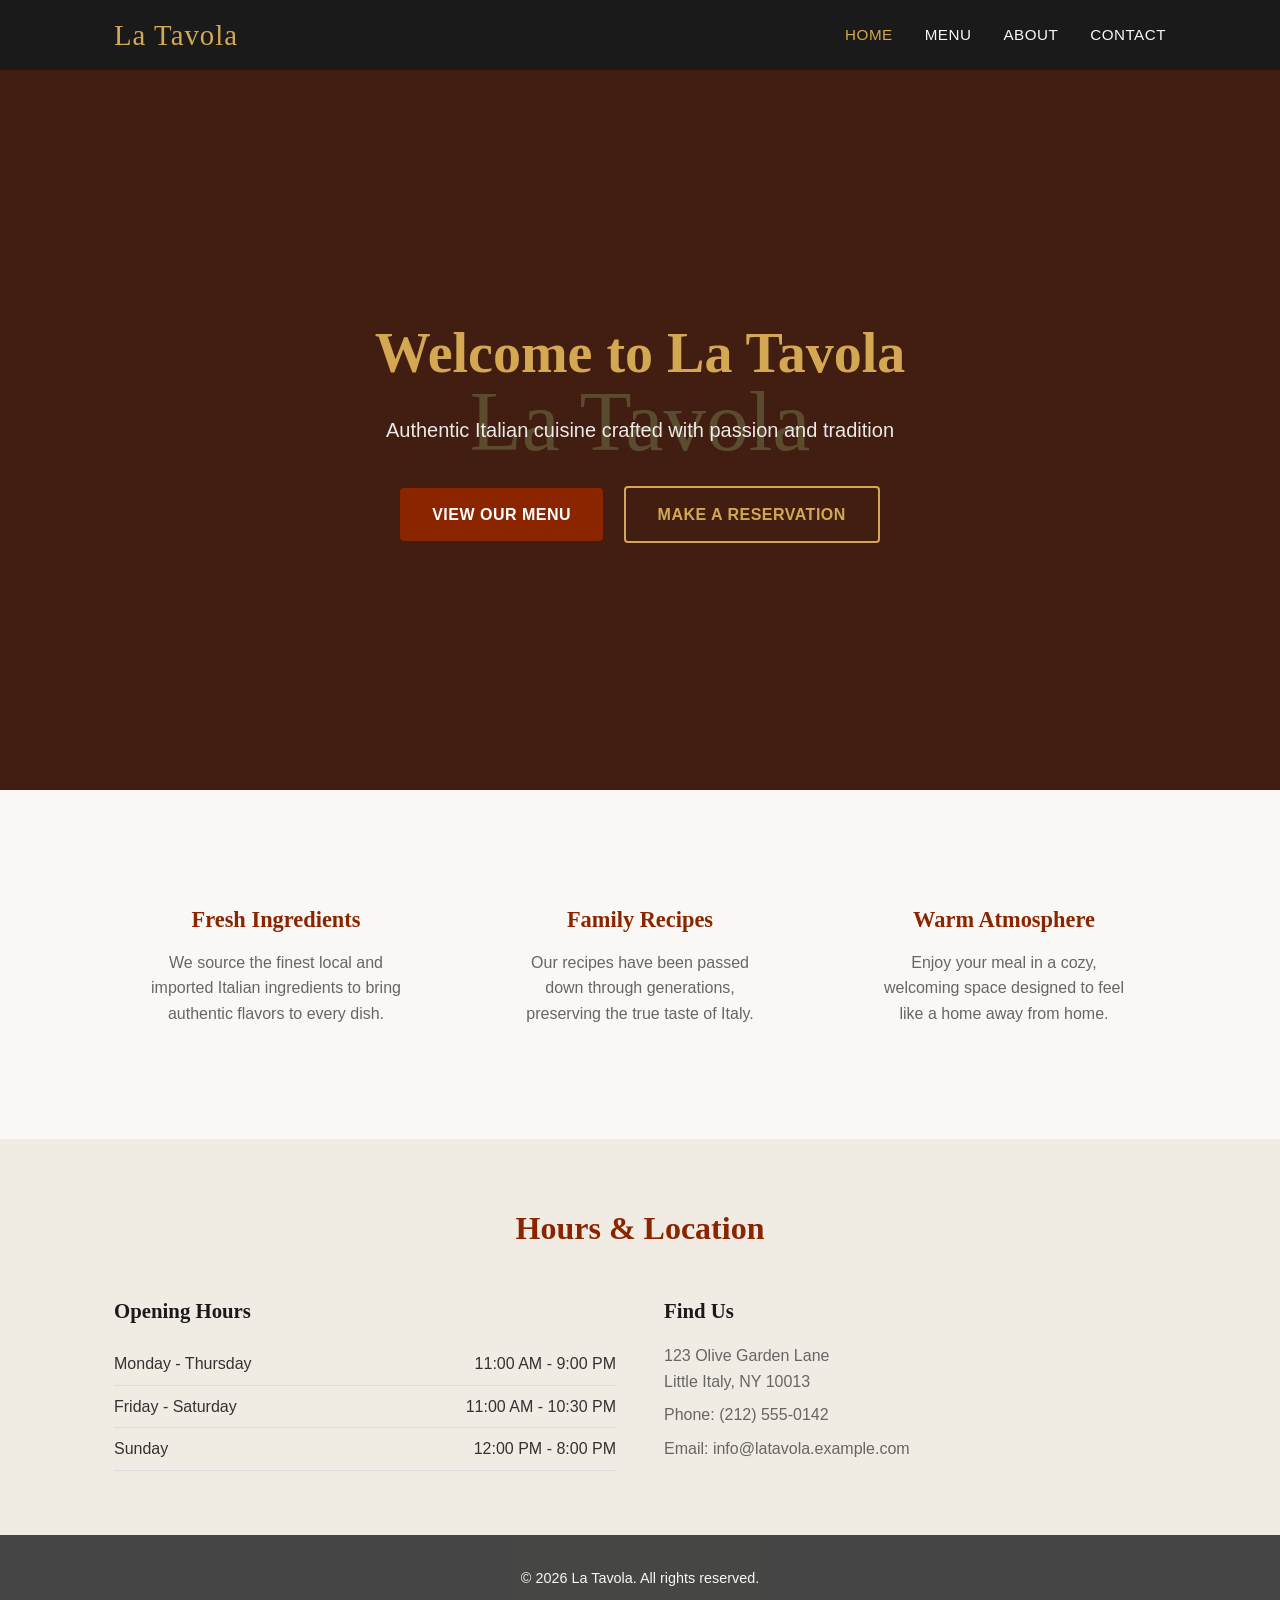
==== index.html @ ad8bd4c4 "Add La Tavola restaurant static website Create a multi-page Italian restaurant website with homepage" ====
<!DOCTYPE html>
<html lang="en">
<head>
  <meta charset="UTF-8">
  <meta name="viewport" content="width=device-width, initial-scale=1.0">
  <title>La Tavola - Italian Restaurant</title>
  <link rel="stylesheet" href="css/style.css">
</head>
<body>
  <header class="site-header">
    <nav class="nav">
      <a href="index.html" class="logo">La Tavola</a>
      <ul class="nav-links">
        <li><a href="index.html" class="active">Home</a></li>
        <li><a href="menu.html">Menu</a></li>
        <li><a href="about.html">About</a></li>
        <li><a href="contact.html">Contact</a></li>
      </ul>
      <button class="nav-toggle" aria-label="Toggle navigation">&#9776;</button>
    </nav>
  </header>

  <main>
    <section class="hero">
      <div class="hero-content">
        <h1>Welcome to La Tavola</h1>
        <p>Authentic Italian cuisine crafted with passion and tradition</p>
        <a href="menu.html" class="btn btn-primary">View Our Menu</a>
        <a href="contact.html" class="btn btn-secondary">Make a Reservation</a>
      </div>
    </section>

    <section class="features">
      <div class="container">
        <div class="feature">
          <h3>Fresh Ingredients</h3>
          <p>We source the finest local and imported Italian ingredients to bring authentic flavors to every dish.</p>
        </div>
        <div class="feature">
          <h3>Family Recipes</h3>
          <p>Our recipes have been passed down through generations, preserving the true taste of Italy.</p>
        </div>
        <div class="feature">
          <h3>Warm Atmosphere</h3>
          <p>Enjoy your meal in a cozy, welcoming space designed to feel like a home away from home.</p>
        </div>
      </div>
    </section>

    <section class="hours-section">
      <div class="container">
        <h2>Hours &amp; Location</h2>
        <div class="hours-grid">
          <div class="hours">
            <h3>Opening Hours</h3>
            <ul>
              <li><span>Monday - Thursday</span><span>11:00 AM - 9:00 PM</span></li>
              <li><span>Friday - Saturday</span><span>11:00 AM - 10:30 PM</span></li>
              <li><span>Sunday</span><span>12:00 PM - 8:00 PM</span></li>
            </ul>
          </div>
          <div class="location">
            <h3>Find Us</h3>
            <p>123 Olive Garden Lane<br>Little Italy, NY 10013</p>
            <p>Phone: (212) 555-0142</p>
            <p>Email: info@latavola.example.com</p>
          </div>
        </div>
      </div>
    </section>
  </main>

  <footer class="site-footer">
    <div class="container">
      <p>&copy; 2026 La Tavola. All rights reserved.</p>
    </div>
  </footer>

  <script src="js/main.js"></script>
</body>
</html>
---- css/style.css ----
/* ===== Reset & Base ===== */
*,
*::before,
*::after {
  margin: 0;
  padding: 0;
  box-sizing: border-box;
}

:root {
  --color-primary: #8b2500;
  --color-primary-light: #b5441e;
  --color-accent: #d4a853;
  --color-dark: #1a1a1a;
  --color-text: #333;
  --color-text-light: #666;
  --color-bg: #faf8f5;
  --color-bg-alt: #f0ece4;
  --color-white: #fff;
  --font-heading: Georgia, "Times New Roman", serif;
  --font-body: "Segoe UI", Tahoma, Geneva, Verdana, sans-serif;
}

html {
  scroll-behavior: smooth;
}

body {
  font-family: var(--font-body);
  color: var(--color-text);
  background-color: var(--color-bg);
  line-height: 1.6;
}

a {
  text-decoration: none;
  color: inherit;
}

ul {
  list-style: none;
}

img {
  max-width: 100%;
  display: block;
}

.container {
  max-width: 1100px;
  margin: 0 auto;
  padding: 0 1.5rem;
}

/* ===== Header & Navigation ===== */
.site-header {
  background-color: var(--color-dark);
  position: sticky;
  top: 0;
  z-index: 100;
}

.nav {
  max-width: 1100px;
  margin: 0 auto;
  padding: 0 1.5rem;
  display: flex;
  align-items: center;
  justify-content: space-between;
  height: 70px;
}

.logo {
  font-family: var(--font-heading);
  font-size: 1.8rem;
  color: var(--color-accent);
  letter-spacing: 1px;
}

.nav-links {
  display: flex;
  gap: 2rem;
}

.nav-links a {
  color: var(--color-bg);
  font-size: 0.95rem;
  text-transform: uppercase;
  letter-spacing: 0.5px;
  padding: 0.5rem 0;
  transition: color 0.3s;
}

.nav-links a:hover,
.nav-links a.active {
  color: var(--color-accent);
}

.nav-toggle {
  display: none;
  background: none;
  border: none;
  color: var(--color-bg);
  font-size: 1.5rem;
  cursor: pointer;
}

/* ===== Hero ===== */
.hero {
  background: linear-gradient(rgba(26, 26, 26, 0.65), rgba(26, 26, 26, 0.65)),
    url("data:image/svg+xml,%3Csvg xmlns='http://www.w3.org/2000/svg' width='600' height='400'%3E%3Crect fill='%238b2500' width='600' height='400'/%3E%3Ctext x='50%25' y='50%25' dominant-baseline='middle' text-anchor='middle' fill='%23d4a853' font-size='40' font-family='Georgia'%3ELa Tavola%3C/text%3E%3C/svg%3E");
  background-size: cover;
  background-position: center;
  min-height: 80vh;
  display: flex;
  align-items: center;
  justify-content: center;
  text-align: center;
  color: var(--color-white);
}

.hero-content h1 {
  font-family: var(--font-heading);
  font-size: 3.5rem;
  margin-bottom: 1rem;
  color: var(--color-accent);
}

.hero-content p {
  font-size: 1.25rem;
  margin-bottom: 2rem;
  opacity: 0.9;
}

/* ===== Buttons ===== */
.btn {
  display: inline-block;
  padding: 0.85rem 2rem;
  border-radius: 4px;
  font-size: 1rem;
  font-weight: 600;
  text-transform: uppercase;
  letter-spacing: 0.5px;
  transition: background-color 0.3s, color 0.3s;
  margin: 0.5rem;
}

.btn-primary {
  background-color: var(--color-primary);
  color: var(--color-white);
}

.btn-primary:hover {
  background-color: var(--color-primary-light);
}

.btn-secondary {
  background-color: transparent;
  color: var(--color-accent);
  border: 2px solid var(--color-accent);
}

.btn-secondary:hover {
  background-color: var(--color-accent);
  color: var(--color-dark);
}

/* ===== Features ===== */
.features {
  padding: 5rem 0;
}

.features .container {
  display: grid;
  grid-template-columns: repeat(3, 1fr);
  gap: 2.5rem;
}

.feature {
  text-align: center;
  padding: 2rem;
}

.feature h3 {
  font-family: var(--font-heading);
  font-size: 1.4rem;
  color: var(--color-primary);
  margin-bottom: 0.75rem;
}

.feature p {
  color: var(--color-text-light);
}

/* ===== Hours Section ===== */
.hours-section {
  background-color: var(--color-bg-alt);
  padding: 4rem 0;
}

.hours-section h2 {
  font-family: var(--font-heading);
  font-size: 2rem;
  text-align: center;
  color: var(--color-primary);
  margin-bottom: 2.5rem;
}

.hours-grid {
  display: grid;
  grid-template-columns: 1fr 1fr;
  gap: 3rem;
}

.hours h3,
.location h3 {
  font-family: var(--font-heading);
  font-size: 1.3rem;
  color: var(--color-dark);
  margin-bottom: 1rem;
}

.hours li {
  display: flex;
  justify-content: space-between;
  padding: 0.5rem 0;
  border-bottom: 1px solid #ddd;
}

.location p {
  margin-bottom: 0.5rem;
  color: var(--color-text-light);
}

/* ===== Menu Page ===== */
.page-header {
  background-color: var(--color-dark);
  color: var(--color-white);
  text-align: center;
  padding: 4rem 0;
}

.page-header h1 {
  font-family: var(--font-heading);
  font-size: 2.5rem;
  color: var(--color-accent);
  margin-bottom: 0.5rem;
}

.page-header p {
  opacity: 0.8;
}

.menu-section {
  padding: 4rem 0;
}

.menu-category {
  margin-bottom: 3rem;
}

.menu-category h2 {
  font-family: var(--font-heading);
  font-size: 1.8rem;
  color: var(--color-primary);
  border-bottom: 2px solid var(--color-accent);
  padding-bottom: 0.5rem;
  margin-bottom: 1.5rem;
}

.menu-item {
  display: flex;
  justify-content: space-between;
  align-items: baseline;
  padding: 1rem 0;
  border-bottom: 1px dotted #ccc;
}

.menu-item-info h3 {
  font-size: 1.1rem;
  color: var(--color-dark);
  margin-bottom: 0.25rem;
}

.menu-item-info p {
  font-size: 0.9rem;
  color: var(--color-text-light);
}

.menu-item .price {
  font-family: var(--font-heading);
  font-size: 1.1rem;
  color: var(--color-primary);
  white-space: nowrap;
  margin-left: 1rem;
}

/* ===== About Page ===== */
.about-section {
  padding: 4rem 0;
}

.about-content {
  max-width: 800px;
  margin: 0 auto;
}

.about-content h2 {
  font-family: var(--font-heading);
  font-size: 1.8rem;
  color: var(--color-primary);
  margin-bottom: 1rem;
  margin-top: 2rem;
}

.about-content p {
  color: var(--color-text-light);
  margin-bottom: 1rem;
  line-height: 1.8;
}

/* ===== Contact Page ===== */
.contact-section {
  padding: 4rem 0;
}

.contact-grid {
  display: grid;
  grid-template-columns: 1fr 1fr;
  gap: 3rem;
}

.contact-info h2,
.reservation-form h2 {
  font-family: var(--font-heading);
  font-size: 1.8rem;
  color: var(--color-primary);
  margin-bottom: 1.5rem;
}

.contact-info p {
  color: var(--color-text-light);
  margin-bottom: 1rem;
}

.contact-info strong {
  color: var(--color-dark);
}

.form-group {
  margin-bottom: 1.25rem;
}

.form-group label {
  display: block;
  font-weight: 600;
  margin-bottom: 0.4rem;
  color: var(--color-dark);
}

.form-group input,
.form-group select,
.form-group textarea {
  width: 100%;
  padding: 0.7rem;
  border: 1px solid #ccc;
  border-radius: 4px;
  font-family: var(--font-body);
  font-size: 1rem;
  background-color: var(--color-white);
}

.form-group textarea {
  resize: vertical;
  min-height: 100px;
}

.form-group input:focus,
.form-group select:focus,
.form-group textarea:focus {
  outline: none;
  border-color: var(--color-primary);
}

/* ===== Footer ===== */
.site-footer {
  background-color: var(--color-dark);
  color: var(--color-bg);
  text-align: center;
  padding: 2rem 0;
  font-size: 0.9rem;
  opacity: 0.8;
}

/* ===== Responsive ===== */
@media (max-width: 768px) {
  .nav-links {
    display: none;
    flex-direction: column;
    position: absolute;
    top: 70px;
    left: 0;
    right: 0;
    background-color: var(--color-dark);
    padding: 1rem 1.5rem;
    gap: 0.5rem;
  }

  .nav-links.open {
    display: flex;
  }

  .nav-toggle {
    display: block;
  }

  .hero-content h1 {
    font-size: 2.2rem;
  }

  .features .container {
    grid-template-columns: 1fr;
  }

  .hours-grid {
    grid-template-columns: 1fr;
  }

  .contact-grid {
    grid-template-columns: 1fr;
  }
}
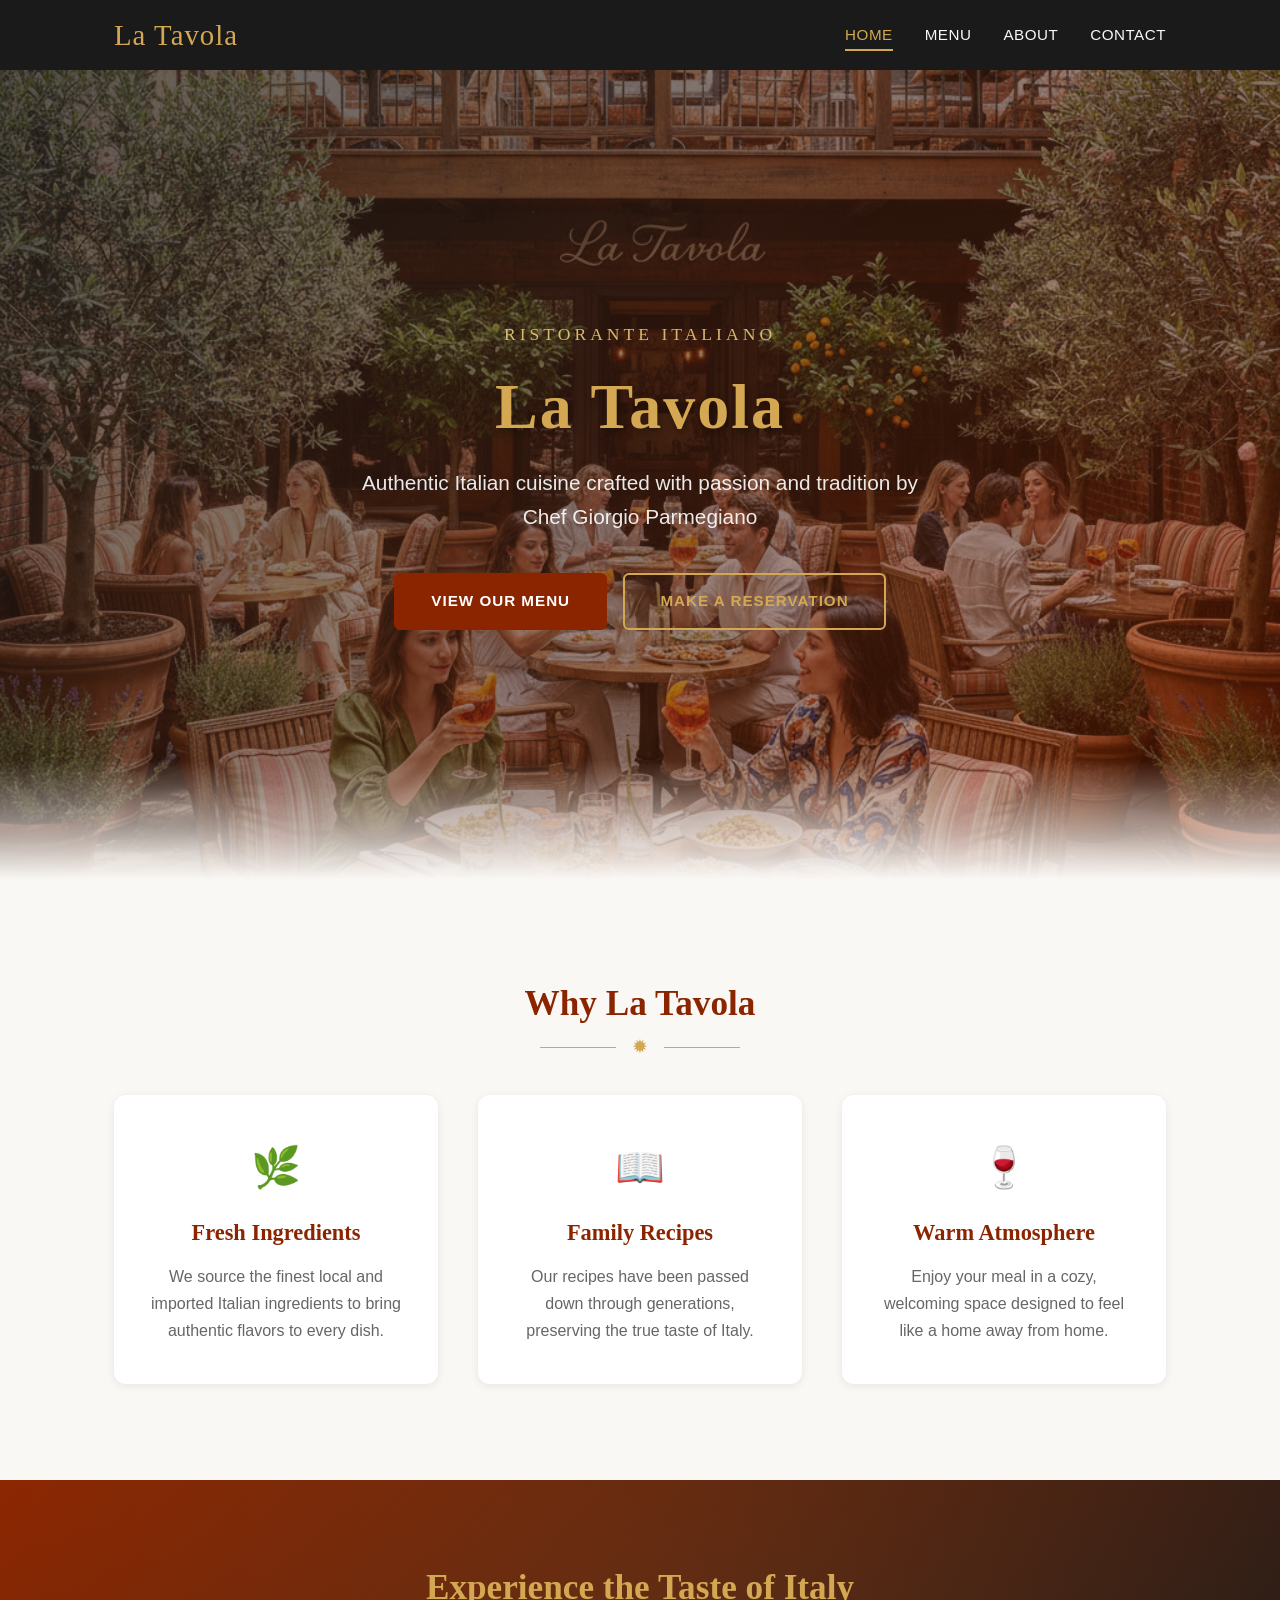
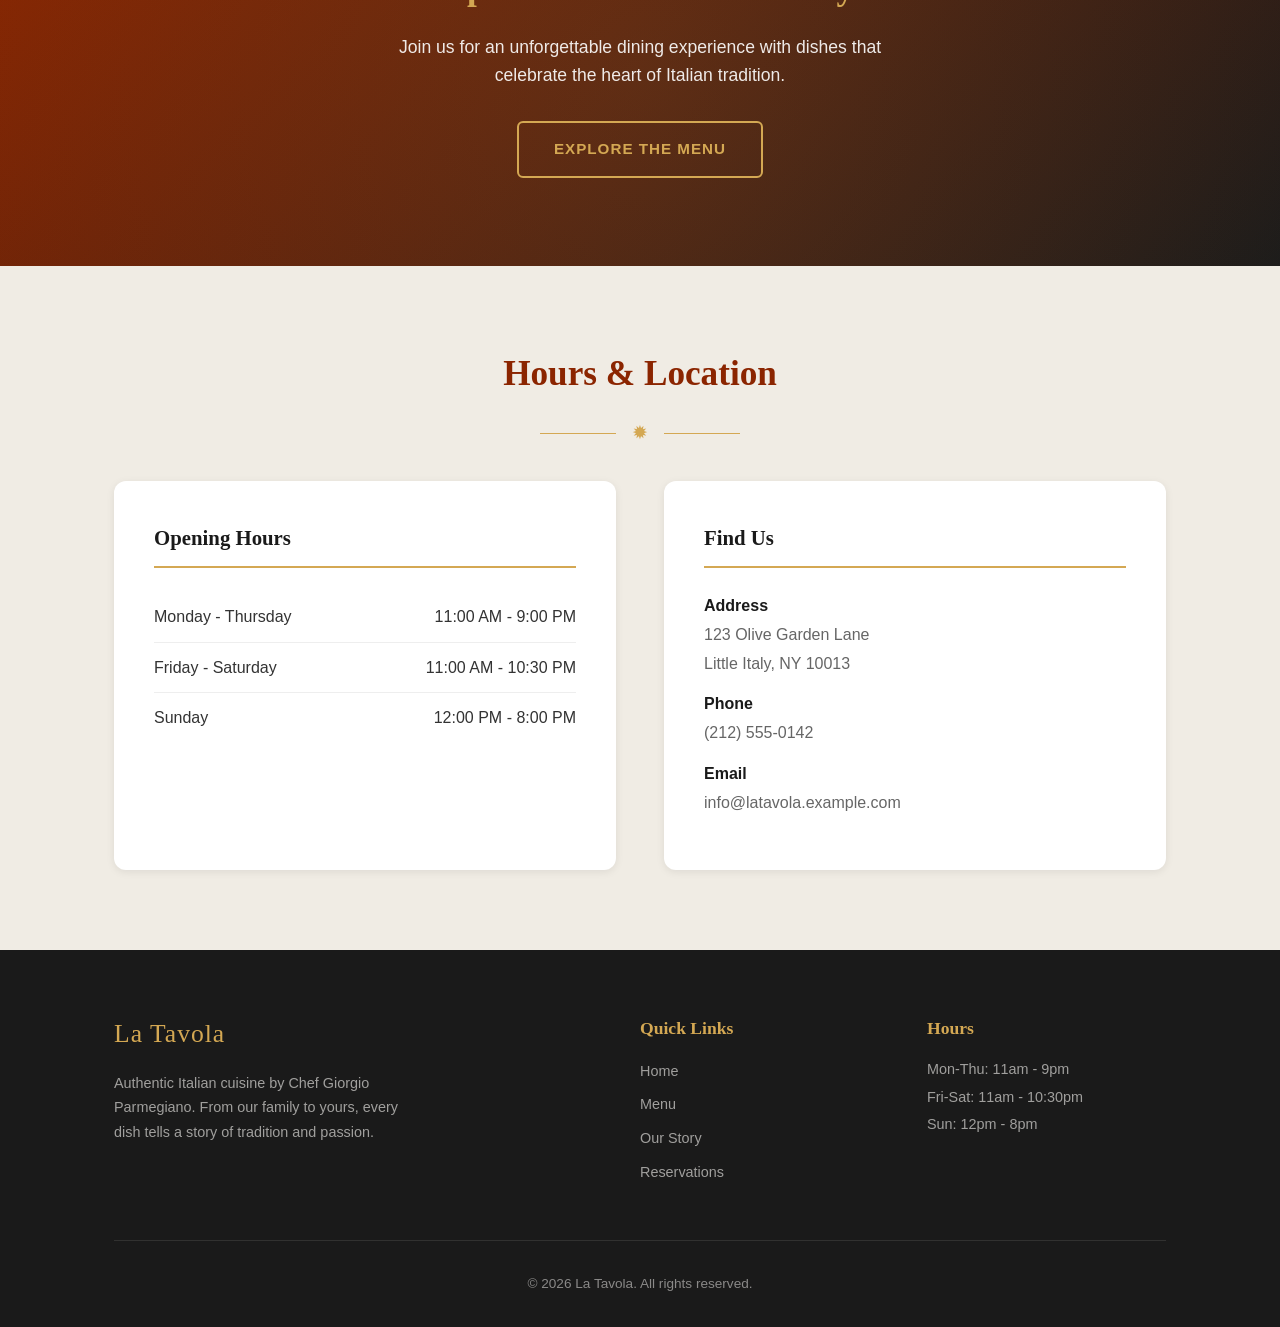
==== commit f2fc2ca7: "Improve UI with animations, better visual hierarchy, and polished design - Redesign hero section wit" ====
--- a/index.html
+++ b/index.html
@@ -23,35 +23,54 @@
   <main>
     <section class="hero">
       <div class="hero-content">
-        <h1>Welcome to La Tavola</h1>
-        <p>Authentic Italian cuisine crafted with passion and tradition</p>
-        <a href="menu.html" class="btn btn-primary">View Our Menu</a>
-        <a href="contact.html" class="btn btn-secondary">Make a Reservation</a>
+        <p class="hero-subtitle">Ristorante Italiano</p>
+        <h1>La Tavola</h1>
+        <p>Authentic Italian cuisine crafted with passion and tradition by Chef Giorgio Parmegiano</p>
+        <div class="hero-buttons">
+          <a href="menu.html" class="btn btn-primary">View Our Menu</a>
+          <a href="contact.html" class="btn btn-secondary">Make a Reservation</a>
+        </div>
       </div>
     </section>
 
     <section class="features">
+      <div class="features-heading">
+        <h2>Why La Tavola</h2>
+        <div class="section-divider"><span>&#10041;</span></div>
+      </div>
       <div class="container">
-        <div class="feature">
+        <div class="feature animate-on-scroll">
+          <span class="feature-icon" aria-hidden="true">&#127807;</span>
           <h3>Fresh Ingredients</h3>
           <p>We source the finest local and imported Italian ingredients to bring authentic flavors to every dish.</p>
         </div>
-        <div class="feature">
+        <div class="feature animate-on-scroll">
+          <span class="feature-icon" aria-hidden="true">&#128214;</span>
           <h3>Family Recipes</h3>
           <p>Our recipes have been passed down through generations, preserving the true taste of Italy.</p>
         </div>
-        <div class="feature">
+        <div class="feature animate-on-scroll">
+          <span class="feature-icon" aria-hidden="true">&#127863;</span>
           <h3>Warm Atmosphere</h3>
           <p>Enjoy your meal in a cozy, welcoming space designed to feel like a home away from home.</p>
         </div>
       </div>
     </section>
 
+    <section class="cta-banner">
+      <div class="container">
+        <h2>Experience the Taste of Italy</h2>
+        <p>Join us for an unforgettable dining experience with dishes that celebrate the heart of Italian tradition.</p>
+        <a href="menu.html" class="btn btn-secondary">Explore the Menu</a>
+      </div>
+    </section>
+
     <section class="hours-section">
       <div class="container">
         <h2>Hours &amp; Location</h2>
+        <div class="section-divider"><span>&#10041;</span></div>
         <div class="hours-grid">
-          <div class="hours">
+          <div class="hours animate-on-scroll">
             <h3>Opening Hours</h3>
             <ul>
               <li><span>Monday - Thursday</span><span>11:00 AM - 9:00 PM</span></li>
@@ -59,11 +78,11 @@
               <li><span>Sunday</span><span>12:00 PM - 8:00 PM</span></li>
             </ul>
           </div>
-          <div class="location">
+          <div class="location animate-on-scroll">
             <h3>Find Us</h3>
-            <p>123 Olive Garden Lane<br>Little Italy, NY 10013</p>
-            <p>Phone: (212) 555-0142</p>
-            <p>Email: info@latavola.example.com</p>
+            <p><strong>Address</strong><br>123 Olive Garden Lane<br>Little Italy, NY 10013</p>
+            <p><strong>Phone</strong><br>(212) 555-0142</p>
+            <p><strong>Email</strong><br>info@latavola.example.com</p>
           </div>
         </div>
       </div>
@@ -72,10 +91,34 @@
 
   <footer class="site-footer">
     <div class="container">
-      <p>&copy; 2026 La Tavola. All rights reserved.</p>
+      <div class="footer-content">
+        <div class="footer-brand">
+          <a href="index.html" class="logo">La Tavola</a>
+          <p>Authentic Italian cuisine by Chef Giorgio Parmegiano. From our family to yours, every dish tells a story of tradition and passion.</p>
+        </div>
+        <div class="footer-links">
+          <h4>Quick Links</h4>
+          <ul>
+            <li><a href="index.html">Home</a></li>
+            <li><a href="menu.html">Menu</a></li>
+            <li><a href="about.html">Our Story</a></li>
+            <li><a href="contact.html">Reservations</a></li>
+          </ul>
+        </div>
+        <div class="footer-hours">
+          <h4>Hours</h4>
+          <p>Mon-Thu: 11am - 9pm</p>
+          <p>Fri-Sat: 11am - 10:30pm</p>
+          <p>Sun: 12pm - 8pm</p>
+        </div>
+      </div>
+      <div class="footer-bottom">
+        <p>&copy; 2026 La Tavola. All rights reserved.</p>
+      </div>
     </div>
   </footer>
 
+  <button class="back-to-top" aria-label="Back to top">&#8593;</button>
   <script src="js/main.js"></script>
 </body>
 </html>
--- a/css/style.css
+++ b/css/style.css
@@ -11,6 +11,7 @@
   --color-primary: #8b2500;
   --color-primary-light: #b5441e;
   --color-accent: #d4a853;
+  --color-accent-light: #e8c97a;
   --color-dark: #1a1a1a;
   --color-text: #333;
   --color-text-light: #666;
@@ -19,6 +20,13 @@
   --color-white: #fff;
   --font-heading: Georgia, "Times New Roman", serif;
   --font-body: "Segoe UI", Tahoma, Geneva, Verdana, sans-serif;
+  --shadow-sm: 0 2px 8px rgba(0, 0, 0, 0.08);
+  --shadow-md: 0 4px 16px rgba(0, 0, 0, 0.12);
+  --shadow-lg: 0 8px 32px rgba(0, 0, 0, 0.15);
+  --radius-sm: 6px;
+  --radius-md: 12px;
+  --radius-lg: 20px;
+  --transition: 0.3s ease;
 }
 
 html {
@@ -30,6 +38,7 @@
   color: var(--color-text);
   background-color: var(--color-bg);
   line-height: 1.6;
+  overflow-x: hidden;
 }
 
 a {
@@ -50,6 +59,90 @@
   max-width: 1100px;
   margin: 0 auto;
   padding: 0 1.5rem;
+}
+
+/* ===== Animations ===== */
+@keyframes fadeInUp {
+  from {
+    opacity: 0;
+    transform: translateY(30px);
+  }
+  to {
+    opacity: 1;
+    transform: translateY(0);
+  }
+}
+
+@keyframes fadeIn {
+  from { opacity: 0; }
+  to { opacity: 1; }
+}
+
+@keyframes slideInLeft {
+  from {
+    opacity: 0;
+    transform: translateX(-40px);
+  }
+  to {
+    opacity: 1;
+    transform: translateX(0);
+  }
+}
+
+@keyframes slideInRight {
+  from {
+    opacity: 0;
+    transform: translateX(40px);
+  }
+  to {
+    opacity: 1;
+    transform: translateX(0);
+  }
+}
+
+@keyframes scaleIn {
+  from {
+    opacity: 0;
+    transform: scale(0.9);
+  }
+  to {
+    opacity: 1;
+    transform: scale(1);
+  }
+}
+
+.animate-on-scroll {
+  opacity: 0;
+  transform: translateY(30px);
+  transition: opacity 0.6s ease, transform 0.6s ease;
+}
+
+.animate-on-scroll.visible {
+  opacity: 1;
+  transform: translateY(0);
+}
+
+/* ===== Decorative Divider ===== */
+.section-divider {
+  display: flex;
+  align-items: center;
+  justify-content: center;
+  gap: 1rem;
+  margin: 0 auto 2rem;
+  max-width: 200px;
+}
+
+.section-divider::before,
+.section-divider::after {
+  content: "";
+  flex: 1;
+  height: 1px;
+  background: var(--color-accent);
+}
+
+.section-divider span {
+  color: var(--color-accent);
+  font-size: 1.2rem;
 }
 
 /* ===== Header & Navigation ===== */
@@ -58,6 +151,7 @@
   position: sticky;
   top: 0;
   z-index: 100;
+  box-shadow: 0 2px 20px rgba(0, 0, 0, 0.3);
 }
 
 .nav {
@@ -75,6 +169,11 @@
   font-size: 1.8rem;
   color: var(--color-accent);
   letter-spacing: 1px;
+  transition: color var(--transition);
+}
+
+.logo:hover {
+  color: var(--color-accent-light);
 }
 
 .nav-links {
@@ -88,7 +187,24 @@
   text-transform: uppercase;
   letter-spacing: 0.5px;
   padding: 0.5rem 0;
-  transition: color 0.3s;
+  transition: color var(--transition);
+  position: relative;
+}
+
+.nav-links a::after {
+  content: "";
+  position: absolute;
+  bottom: 0;
+  left: 0;
+  width: 0;
+  height: 2px;
+  background-color: var(--color-accent);
+  transition: width var(--transition);
+}
+
+.nav-links a:hover::after,
+.nav-links a.active::after {
+  width: 100%;
 }
 
 .nav-links a:hover,
@@ -103,55 +219,107 @@
   color: var(--color-bg);
   font-size: 1.5rem;
   cursor: pointer;
+  transition: color var(--transition);
+}
+
+.nav-toggle:hover {
+  color: var(--color-accent);
 }
 
 /* ===== Hero ===== */
 .hero {
-  background: linear-gradient(rgba(26, 26, 26, 0.65), rgba(26, 26, 26, 0.65)),
-    url("data:image/svg+xml,%3Csvg xmlns='http://www.w3.org/2000/svg' width='600' height='400'%3E%3Crect fill='%238b2500' width='600' height='400'/%3E%3Ctext x='50%25' y='50%25' dominant-baseline='middle' text-anchor='middle' fill='%23d4a853' font-size='40' font-family='Georgia'%3ELa Tavola%3C/text%3E%3C/svg%3E");
+  background: linear-gradient(135deg, rgba(26, 26, 26, 0.7), rgba(139, 37, 0, 0.4)),
+    url("../images/Gemini_Generated_Image_u0nbzbu0nbzbu0nb.png");
   background-size: cover;
   background-position: center;
-  min-height: 80vh;
+  background-attachment: fixed;
+  min-height: 90vh;
   display: flex;
   align-items: center;
   justify-content: center;
   text-align: center;
   color: var(--color-white);
+  position: relative;
+}
+
+.hero::after {
+  content: "";
+  position: absolute;
+  bottom: 0;
+  left: 0;
+  right: 0;
+  height: 120px;
+  background: linear-gradient(transparent, var(--color-bg));
+  pointer-events: none;
+}
+
+.hero-content {
+  animation: fadeInUp 1s ease;
+  padding: 2rem;
 }
 
 .hero-content h1 {
   font-family: var(--font-heading);
-  font-size: 3.5rem;
-  margin-bottom: 1rem;
+  font-size: 4rem;
+  margin-bottom: 0.5rem;
   color: var(--color-accent);
+  text-shadow: 2px 4px 8px rgba(0, 0, 0, 0.4);
+  letter-spacing: 2px;
+}
+
+.hero-content .hero-subtitle {
+  font-family: var(--font-heading);
+  font-size: 1.1rem;
+  color: var(--color-accent-light);
+  text-transform: uppercase;
+  letter-spacing: 4px;
+  margin-bottom: 0.5rem;
+  opacity: 0.9;
 }
 
 .hero-content p {
-  font-size: 1.25rem;
-  margin-bottom: 2rem;
+  font-size: 1.3rem;
+  margin-bottom: 2.5rem;
   opacity: 0.9;
+  max-width: 600px;
+  margin-left: auto;
+  margin-right: auto;
+}
+
+.hero-buttons {
+  display: flex;
+  gap: 1rem;
+  justify-content: center;
+  flex-wrap: wrap;
 }
 
 /* ===== Buttons ===== */
 .btn {
   display: inline-block;
-  padding: 0.85rem 2rem;
-  border-radius: 4px;
-  font-size: 1rem;
+  padding: 0.9rem 2.2rem;
+  border-radius: var(--radius-sm);
+  font-size: 0.95rem;
   font-weight: 600;
   text-transform: uppercase;
-  letter-spacing: 0.5px;
-  transition: background-color 0.3s, color 0.3s;
-  margin: 0.5rem;
+  letter-spacing: 1px;
+  transition: all var(--transition);
+  cursor: pointer;
+  border: 2px solid transparent;
+  position: relative;
+  overflow: hidden;
 }
 
 .btn-primary {
   background-color: var(--color-primary);
   color: var(--color-white);
+  border-color: var(--color-primary);
 }
 
 .btn-primary:hover {
   background-color: var(--color-primary-light);
+  border-color: var(--color-primary-light);
+  transform: translateY(-2px);
+  box-shadow: 0 4px 15px rgba(139, 37, 0, 0.4);
 }
 
 .btn-secondary {
@@ -163,11 +331,25 @@
 .btn-secondary:hover {
   background-color: var(--color-accent);
   color: var(--color-dark);
+  transform: translateY(-2px);
+  box-shadow: 0 4px 15px rgba(212, 168, 83, 0.4);
 }
 
 /* ===== Features ===== */
 .features {
-  padding: 5rem 0;
+  padding: 6rem 0;
+  position: relative;
+}
+
+.features-heading {
+  text-align: center;
+  margin-bottom: 1rem;
+}
+
+.features-heading h2 {
+  font-family: var(--font-heading);
+  font-size: 2.2rem;
+  color: var(--color-primary);
 }
 
 .features .container {
@@ -178,7 +360,40 @@
 
 .feature {
   text-align: center;
-  padding: 2rem;
+  padding: 2.5rem 2rem;
+  background: var(--color-white);
+  border-radius: var(--radius-md);
+  box-shadow: var(--shadow-sm);
+  transition: all var(--transition);
+  position: relative;
+  overflow: hidden;
+}
+
+.feature::before {
+  content: "";
+  position: absolute;
+  top: 0;
+  left: 0;
+  right: 0;
+  height: 4px;
+  background: linear-gradient(90deg, var(--color-primary), var(--color-accent));
+  transform: scaleX(0);
+  transition: transform var(--transition);
+}
+
+.feature:hover {
+  transform: translateY(-8px);
+  box-shadow: var(--shadow-lg);
+}
+
+.feature:hover::before {
+  transform: scaleX(1);
+}
+
+.feature-icon {
+  font-size: 2.5rem;
+  margin-bottom: 1rem;
+  display: block;
 }
 
 .feature h3 {
@@ -190,20 +405,58 @@
 
 .feature p {
   color: var(--color-text-light);
+  line-height: 1.7;
+}
+
+/* ===== CTA Banner ===== */
+.cta-banner {
+  background: linear-gradient(135deg, var(--color-primary), var(--color-dark));
+  color: var(--color-white);
+  text-align: center;
+  padding: 5rem 1.5rem;
+  position: relative;
+  overflow: hidden;
+}
+
+.cta-banner::before {
+  content: "";
+  position: absolute;
+  top: -50%;
+  left: -50%;
+  width: 200%;
+  height: 200%;
+  background: radial-gradient(circle, rgba(212, 168, 83, 0.1) 0%, transparent 60%);
+  pointer-events: none;
+}
+
+.cta-banner h2 {
+  font-family: var(--font-heading);
+  font-size: 2.2rem;
+  color: var(--color-accent);
+  margin-bottom: 1rem;
+}
+
+.cta-banner p {
+  font-size: 1.1rem;
+  opacity: 0.9;
+  margin-bottom: 2rem;
+  max-width: 550px;
+  margin-left: auto;
+  margin-right: auto;
 }
 
 /* ===== Hours Section ===== */
 .hours-section {
   background-color: var(--color-bg-alt);
-  padding: 4rem 0;
+  padding: 5rem 0;
 }
 
 .hours-section h2 {
   font-family: var(--font-heading);
-  font-size: 2rem;
+  font-size: 2.2rem;
   text-align: center;
   color: var(--color-primary);
-  margin-bottom: 2.5rem;
+  margin-bottom: 1rem;
 }
 
 .hours-grid {
@@ -212,51 +465,94 @@
   gap: 3rem;
 }
 
+.hours,
+.location {
+  background: var(--color-white);
+  padding: 2.5rem;
+  border-radius: var(--radius-md);
+  box-shadow: var(--shadow-sm);
+}
+
 .hours h3,
 .location h3 {
   font-family: var(--font-heading);
   font-size: 1.3rem;
   color: var(--color-dark);
-  margin-bottom: 1rem;
+  margin-bottom: 1.5rem;
+  padding-bottom: 0.75rem;
+  border-bottom: 2px solid var(--color-accent);
 }
 
 .hours li {
   display: flex;
   justify-content: space-between;
-  padding: 0.5rem 0;
-  border-bottom: 1px solid #ddd;
+  padding: 0.75rem 0;
+  border-bottom: 1px solid #eee;
+  transition: background-color var(--transition);
+}
+
+.hours li:hover {
+  background-color: var(--color-bg);
+  padding-left: 0.5rem;
+  padding-right: 0.5rem;
+}
+
+.hours li:last-child {
+  border-bottom: none;
 }
 
 .location p {
-  margin-bottom: 0.5rem;
+  margin-bottom: 0.75rem;
   color: var(--color-text-light);
+  line-height: 1.8;
+}
+
+.location strong {
+  color: var(--color-dark);
 }
 
 /* ===== Menu Page ===== */
 .page-header {
-  background-color: var(--color-dark);
+  background: linear-gradient(135deg, var(--color-dark), #2a1a0e);
   color: var(--color-white);
   text-align: center;
-  padding: 4rem 0;
+  padding: 5rem 0 4rem;
+  position: relative;
+  overflow: hidden;
+}
+
+.page-header::after {
+  content: "";
+  position: absolute;
+  bottom: 0;
+  left: 0;
+  right: 0;
+  height: 60px;
+  background: linear-gradient(transparent, var(--color-bg));
+  pointer-events: none;
 }
 
 .page-header h1 {
   font-family: var(--font-heading);
-  font-size: 2.5rem;
+  font-size: 3rem;
   color: var(--color-accent);
   margin-bottom: 0.5rem;
+  letter-spacing: 2px;
+  animation: fadeInUp 0.8s ease;
 }
 
 .page-header p {
   opacity: 0.8;
+  font-size: 1.1rem;
+  animation: fadeInUp 0.8s ease 0.2s both;
 }
 
 .menu-section {
-  padding: 4rem 0;
+  padding: 4rem 0 5rem;
 }
 
 .menu-category {
-  margin-bottom: 3rem;
+  margin-bottom: 3.5rem;
 }
 
 .menu-category h2 {
@@ -264,40 +560,86 @@
   font-size: 1.8rem;
   color: var(--color-primary);
   border-bottom: 2px solid var(--color-accent);
-  padding-bottom: 0.5rem;
+  padding-bottom: 0.75rem;
   margin-bottom: 1.5rem;
+  display: flex;
+  align-items: center;
+  gap: 0.75rem;
+}
+
+.menu-category h2 .category-icon {
+  font-size: 1.4rem;
 }
 
 .menu-item {
   display: flex;
-  justify-content: space-between;
-  align-items: baseline;
-  padding: 1rem 0;
-  border-bottom: 1px dotted #ccc;
+  align-items: center;
+  padding: 1.25rem;
+  border-bottom: 1px dotted #ddd;
+  gap: 1.5rem;
+  border-radius: var(--radius-sm);
+  transition: all var(--transition);
+}
+
+.menu-item:hover {
+  background-color: var(--color-white);
+  box-shadow: var(--shadow-sm);
+  transform: translateX(4px);
+  border-color: transparent;
+}
+
+.menu-item:last-child {
+  border-bottom: none;
+}
+
+.menu-item-img {
+  width: 80px;
+  height: 80px;
+  border-radius: var(--radius-md);
+  object-fit: cover;
+  flex-shrink: 0;
+  transition: transform var(--transition);
+  background: var(--color-bg-alt);
+  padding: 4px;
+}
+
+.menu-item:hover .menu-item-img {
+  transform: scale(1.08);
+}
+
+.menu-item-info {
+  flex: 1;
 }
 
 .menu-item-info h3 {
-  font-size: 1.1rem;
+  font-size: 1.15rem;
   color: var(--color-dark);
-  margin-bottom: 0.25rem;
+  margin-bottom: 0.3rem;
+  font-family: var(--font-heading);
 }
 
 .menu-item-info p {
   font-size: 0.9rem;
   color: var(--color-text-light);
+  line-height: 1.5;
 }
 
 .menu-item .price {
   font-family: var(--font-heading);
-  font-size: 1.1rem;
+  font-size: 1.2rem;
   color: var(--color-primary);
   white-space: nowrap;
   margin-left: 1rem;
+  font-weight: bold;
+  background: linear-gradient(135deg, var(--color-primary), var(--color-primary-light));
+  -webkit-background-clip: text;
+  -webkit-text-fill-color: transparent;
+  background-clip: text;
 }
 
 /* ===== About Page ===== */
 .about-section {
-  padding: 4rem 0;
+  padding: 4rem 0 5rem;
 }
 
 .about-content {
@@ -305,23 +647,58 @@
   margin: 0 auto;
 }
 
+.about-block {
+  margin-bottom: 3rem;
+  padding: 2rem;
+  border-radius: var(--radius-md);
+  transition: all var(--transition);
+}
+
+.about-block:hover {
+  background: var(--color-white);
+  box-shadow: var(--shadow-sm);
+}
+
 .about-content h2 {
   font-family: var(--font-heading);
   font-size: 1.8rem;
   color: var(--color-primary);
   margin-bottom: 1rem;
-  margin-top: 2rem;
+  position: relative;
+  padding-left: 1.5rem;
+}
+
+.about-content h2::before {
+  content: "";
+  position: absolute;
+  left: 0;
+  top: 0;
+  bottom: 0;
+  width: 4px;
+  background: linear-gradient(180deg, var(--color-accent), var(--color-primary));
+  border-radius: 2px;
 }
 
 .about-content p {
   color: var(--color-text-light);
   margin-bottom: 1rem;
-  line-height: 1.8;
+  line-height: 1.9;
+  font-size: 1.05rem;
+}
+
+.about-highlight {
+  background: linear-gradient(135deg, var(--color-bg-alt), var(--color-white));
+  border-left: 4px solid var(--color-accent);
+  padding: 1.5rem 2rem;
+  margin: 2rem 0;
+  border-radius: 0 var(--radius-sm) var(--radius-sm) 0;
+  font-style: italic;
+  color: var(--color-text);
 }
 
 /* ===== Contact Page ===== */
 .contact-section {
-  padding: 4rem 0;
+  padding: 4rem 0 5rem;
 }
 
 .contact-grid {
@@ -330,21 +707,59 @@
   gap: 3rem;
 }
 
+.contact-info,
+.reservation-form {
+  background: var(--color-white);
+  padding: 2.5rem;
+  border-radius: var(--radius-md);
+  box-shadow: var(--shadow-sm);
+}
+
 .contact-info h2,
 .reservation-form h2 {
   font-family: var(--font-heading);
   font-size: 1.8rem;
   color: var(--color-primary);
   margin-bottom: 1.5rem;
+  padding-bottom: 0.75rem;
+  border-bottom: 2px solid var(--color-accent);
 }
 
 .contact-info p {
   color: var(--color-text-light);
-  margin-bottom: 1rem;
+  margin-bottom: 1.25rem;
+  line-height: 1.8;
 }
 
 .contact-info strong {
   color: var(--color-dark);
+  font-size: 0.9rem;
+  text-transform: uppercase;
+  letter-spacing: 0.5px;
+}
+
+.contact-detail {
+  display: flex;
+  align-items: flex-start;
+  gap: 1rem;
+  padding: 1rem 0;
+  border-bottom: 1px solid #eee;
+}
+
+.contact-detail:last-child {
+  border-bottom: none;
+}
+
+.contact-detail-icon {
+  font-size: 1.3rem;
+  flex-shrink: 0;
+  width: 40px;
+  height: 40px;
+  display: flex;
+  align-items: center;
+  justify-content: center;
+  background: var(--color-bg-alt);
+  border-radius: 50%;
 }
 
 .form-group {
@@ -354,20 +769,24 @@
 .form-group label {
   display: block;
   font-weight: 600;
-  margin-bottom: 0.4rem;
+  margin-bottom: 0.5rem;
   color: var(--color-dark);
+  font-size: 0.9rem;
+  text-transform: uppercase;
+  letter-spacing: 0.3px;
 }
 
 .form-group input,
 .form-group select,
 .form-group textarea {
   width: 100%;
-  padding: 0.7rem;
-  border: 1px solid #ccc;
-  border-radius: 4px;
+  padding: 0.8rem 1rem;
+  border: 2px solid #e0dcd4;
+  border-radius: var(--radius-sm);
   font-family: var(--font-body);
   font-size: 1rem;
-  background-color: var(--color-white);
+  background-color: var(--color-bg);
+  transition: all var(--transition);
 }
 
 .form-group textarea {
@@ -380,16 +799,111 @@
 .form-group textarea:focus {
   outline: none;
   border-color: var(--color-primary);
+  box-shadow: 0 0 0 3px rgba(139, 37, 0, 0.1);
+  background-color: var(--color-white);
+}
+
+.form-row {
+  display: grid;
+  grid-template-columns: 1fr 1fr;
+  gap: 1rem;
 }
 
 /* ===== Footer ===== */
 .site-footer {
   background-color: var(--color-dark);
   color: var(--color-bg);
+  padding: 4rem 0 2rem;
+}
+
+.footer-content {
+  display: grid;
+  grid-template-columns: 2fr 1fr 1fr;
+  gap: 3rem;
+  margin-bottom: 3rem;
+}
+
+.footer-brand .logo {
+  font-size: 1.6rem;
+  display: inline-block;
+  margin-bottom: 1rem;
+}
+
+.footer-brand p {
+  color: rgba(250, 248, 245, 0.6);
+  font-size: 0.9rem;
+  line-height: 1.7;
+  max-width: 300px;
+}
+
+.footer-links h4,
+.footer-hours h4 {
+  color: var(--color-accent);
+  font-family: var(--font-heading);
+  font-size: 1.1rem;
+  margin-bottom: 1rem;
+}
+
+.footer-links ul li {
+  margin-bottom: 0.5rem;
+}
+
+.footer-links a {
+  color: rgba(250, 248, 245, 0.6);
+  transition: color var(--transition);
+  font-size: 0.9rem;
+}
+
+.footer-links a:hover {
+  color: var(--color-accent);
+}
+
+.footer-hours p {
+  color: rgba(250, 248, 245, 0.6);
+  font-size: 0.9rem;
+  margin-bottom: 0.3rem;
+}
+
+.footer-bottom {
+  border-top: 1px solid rgba(250, 248, 245, 0.1);
+  padding-top: 2rem;
   text-align: center;
-  padding: 2rem 0;
-  font-size: 0.9rem;
-  opacity: 0.8;
+  font-size: 0.85rem;
+  color: rgba(250, 248, 245, 0.5);
+}
+
+/* ===== Back to Top Button ===== */
+.back-to-top {
+  position: fixed;
+  bottom: 2rem;
+  right: 2rem;
+  width: 48px;
+  height: 48px;
+  background: var(--color-primary);
+  color: var(--color-white);
+  border: none;
+  border-radius: 50%;
+  font-size: 1.3rem;
+  cursor: pointer;
+  display: flex;
+  align-items: center;
+  justify-content: center;
+  opacity: 0;
+  visibility: hidden;
+  transition: all var(--transition);
+  box-shadow: var(--shadow-md);
+  z-index: 50;
+}
+
+.back-to-top.visible {
+  opacity: 1;
+  visibility: visible;
+}
+
+.back-to-top:hover {
+  background: var(--color-primary-light);
+  transform: translateY(-3px);
+  box-shadow: var(--shadow-lg);
 }
 
 /* ===== Responsive ===== */
@@ -404,6 +918,7 @@
     background-color: var(--color-dark);
     padding: 1rem 1.5rem;
     gap: 0.5rem;
+    box-shadow: 0 4px 20px rgba(0, 0, 0, 0.3);
   }
 
   .nav-links.open {
@@ -414,8 +929,17 @@
     display: block;
   }
 
+  .hero {
+    min-height: 70vh;
+    background-attachment: scroll;
+  }
+
   .hero-content h1 {
-    font-size: 2.2rem;
+    font-size: 2.4rem;
+  }
+
+  .hero-content p {
+    font-size: 1.1rem;
   }
 
   .features .container {
@@ -429,4 +953,37 @@
   .contact-grid {
     grid-template-columns: 1fr;
   }
-}
+
+  .footer-content {
+    grid-template-columns: 1fr;
+    gap: 2rem;
+  }
+
+  .page-header h1 {
+    font-size: 2.2rem;
+  }
+
+  .form-row {
+    grid-template-columns: 1fr;
+  }
+
+  .menu-item {
+    flex-wrap: wrap;
+  }
+}
+
+@media (max-width: 480px) {
+  .hero-content h1 {
+    font-size: 2rem;
+  }
+
+  .hero-buttons {
+    flex-direction: column;
+    align-items: center;
+  }
+
+  .btn {
+    width: 100%;
+    text-align: center;
+  }
+}
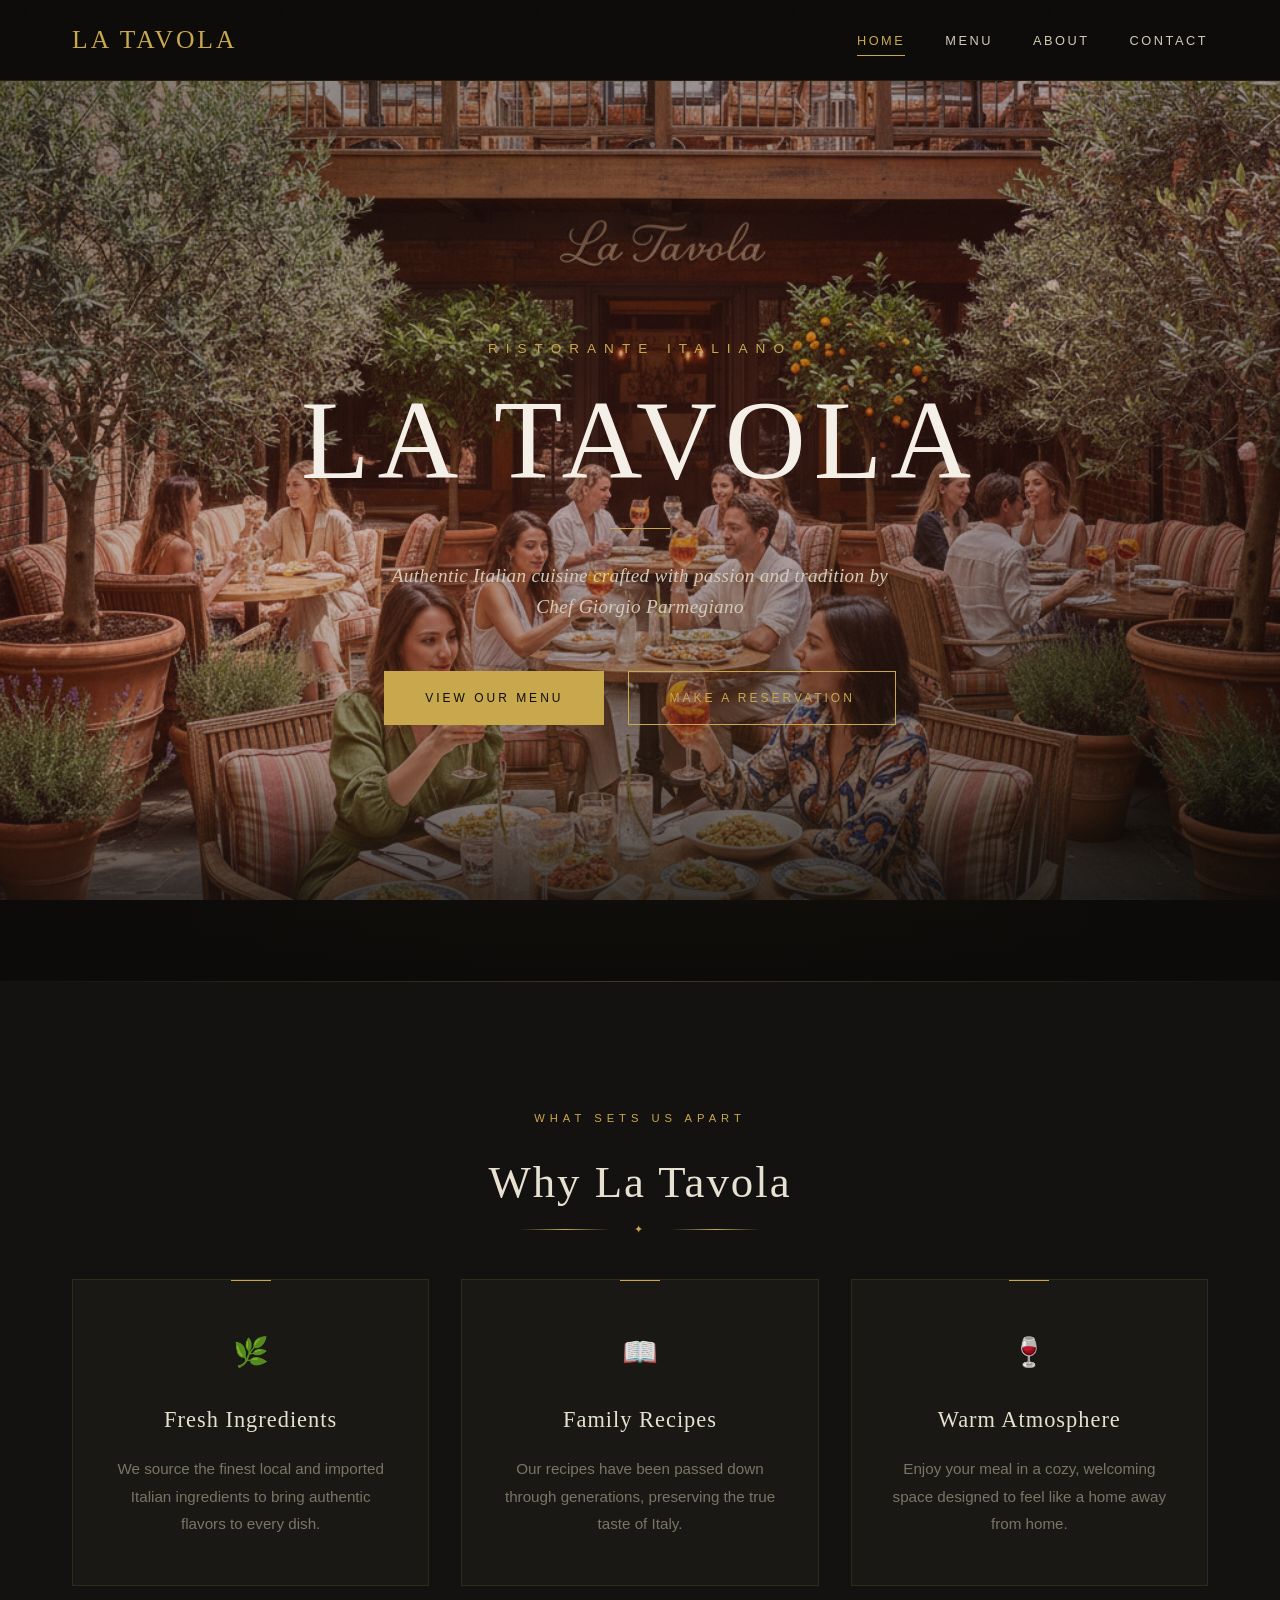
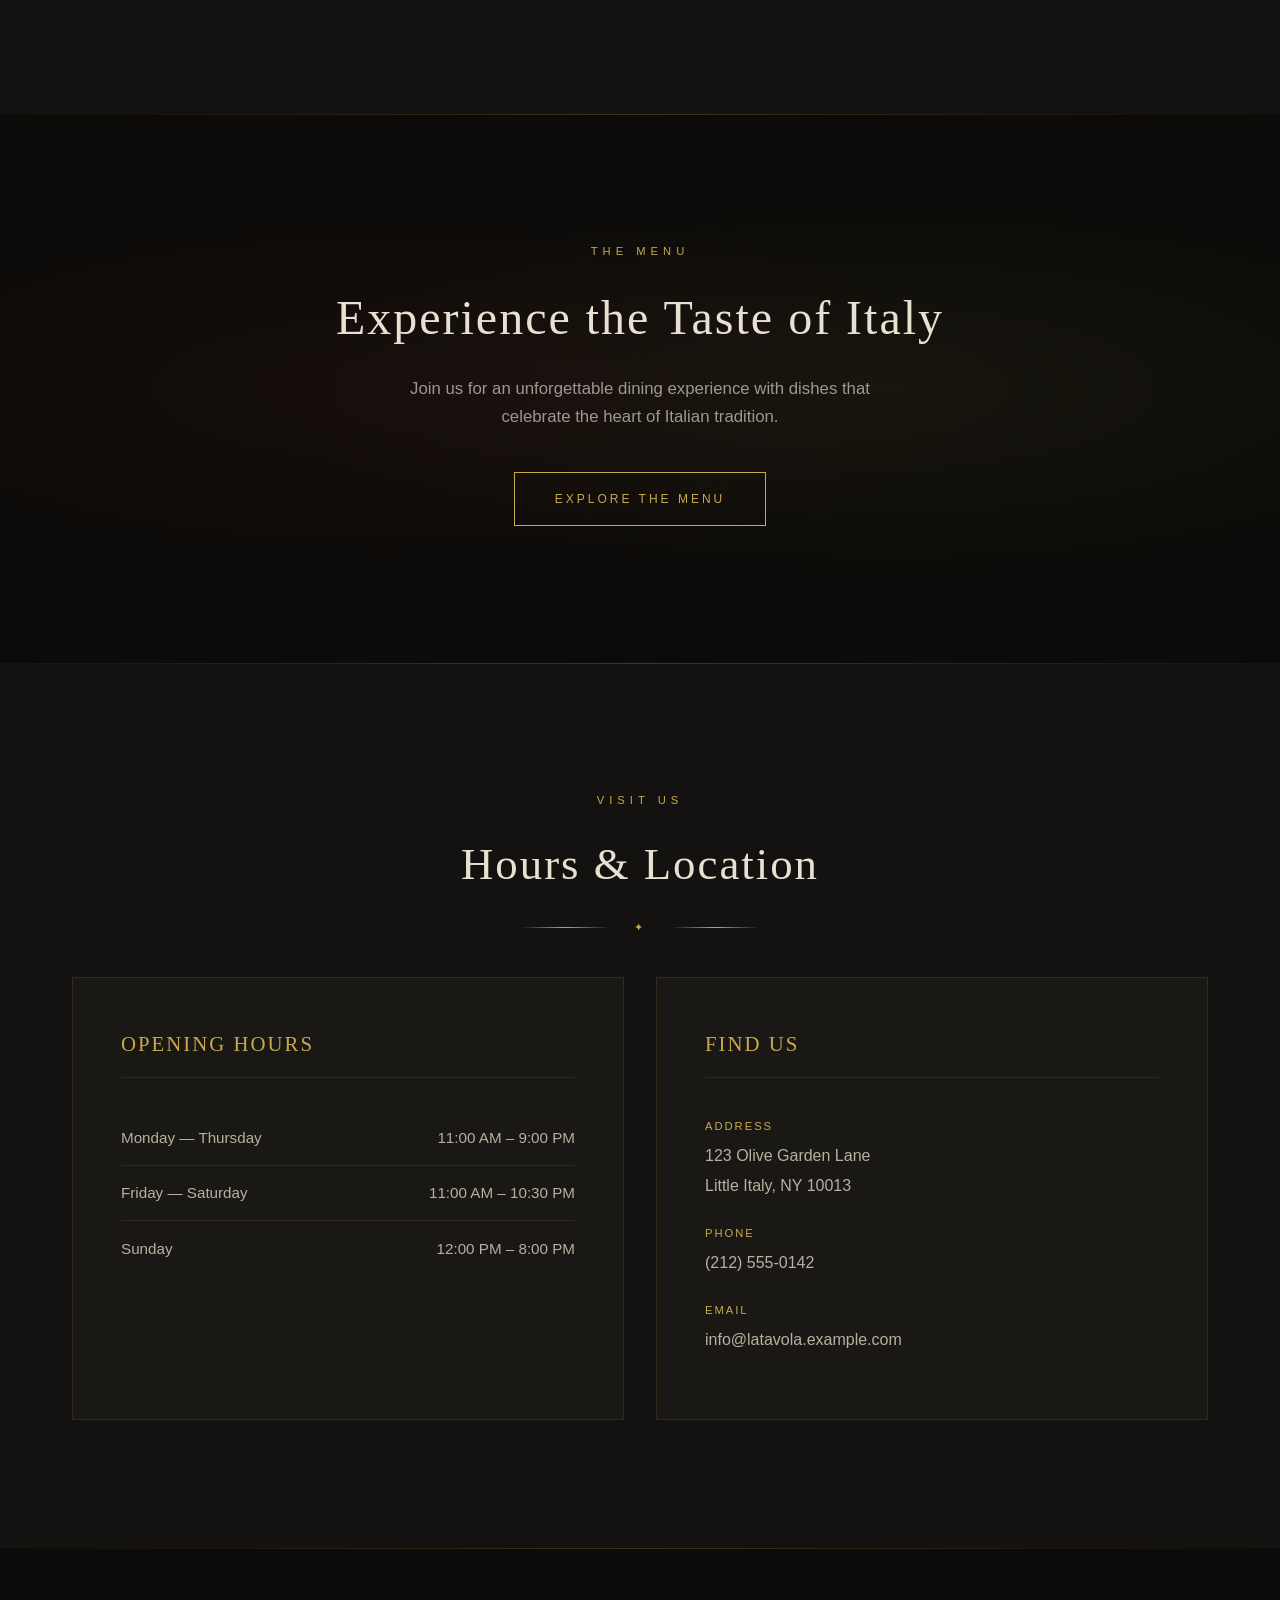
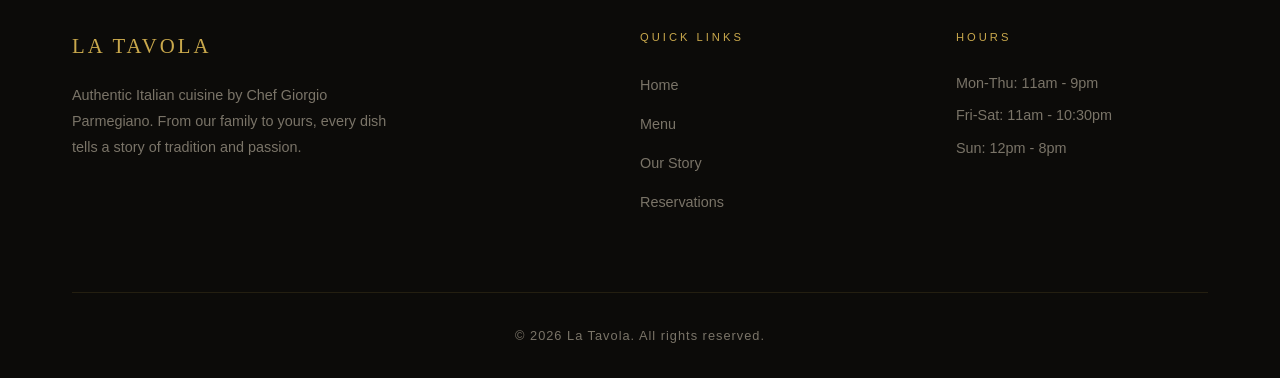
==== commit 171418eb: "Redesign website with cinematic Italian editorial aesthetic Complete visual overhaul using Bodoni Mo" ====
--- a/index.html
+++ b/index.html
@@ -25,7 +25,8 @@
       <div class="hero-content">
         <p class="hero-subtitle">Ristorante Italiano</p>
         <h1>La Tavola</h1>
-        <p>Authentic Italian cuisine crafted with passion and tradition by Chef Giorgio Parmegiano</p>
+        <div class="hero-line"></div>
+        <p class="hero-tagline">Authentic Italian cuisine crafted with passion and tradition by Chef Giorgio Parmegiano</p>
         <div class="hero-buttons">
           <a href="menu.html" class="btn btn-primary">View Our Menu</a>
           <a href="contact.html" class="btn btn-secondary">Make a Reservation</a>
@@ -35,10 +36,11 @@
 
     <section class="features">
       <div class="features-heading">
+        <span class="section-label">What Sets Us Apart</span>
         <h2>Why La Tavola</h2>
-        <div class="section-divider"><span>&#10041;</span></div>
+        <div class="section-divider"><span>&#10022;</span></div>
       </div>
-      <div class="container">
+      <div class="container stagger-children">
         <div class="feature animate-on-scroll">
           <span class="feature-icon" aria-hidden="true">&#127807;</span>
           <h3>Fresh Ingredients</h3>
@@ -59,6 +61,7 @@
 
     <section class="cta-banner">
       <div class="container">
+        <span class="section-label">The Menu</span>
         <h2>Experience the Taste of Italy</h2>
         <p>Join us for an unforgettable dining experience with dishes that celebrate the heart of Italian tradition.</p>
         <a href="menu.html" class="btn btn-secondary">Explore the Menu</a>
@@ -67,15 +70,16 @@
 
     <section class="hours-section">
       <div class="container">
+        <span class="section-label" style="text-align:center; display:block;">Visit Us</span>
         <h2>Hours &amp; Location</h2>
-        <div class="section-divider"><span>&#10041;</span></div>
+        <div class="section-divider"><span>&#10022;</span></div>
         <div class="hours-grid">
           <div class="hours animate-on-scroll">
             <h3>Opening Hours</h3>
             <ul>
-              <li><span>Monday - Thursday</span><span>11:00 AM - 9:00 PM</span></li>
-              <li><span>Friday - Saturday</span><span>11:00 AM - 10:30 PM</span></li>
-              <li><span>Sunday</span><span>12:00 PM - 8:00 PM</span></li>
+              <li><span>Monday &mdash; Thursday</span><span>11:00 AM &ndash; 9:00 PM</span></li>
+              <li><span>Friday &mdash; Saturday</span><span>11:00 AM &ndash; 10:30 PM</span></li>
+              <li><span>Sunday</span><span>12:00 PM &ndash; 8:00 PM</span></li>
             </ul>
           </div>
           <div class="location animate-on-scroll">
--- a/css/style.css
+++ b/css/style.css
@@ -7,26 +7,32 @@
   box-sizing: border-box;
 }
 
+@import url('https://fonts.googleapis.com/css2?family=Bodoni+Moda:ital,opsz,wght@0,6..96,400;0,6..96,500;0,6..96,700;0,6..96,900;1,6..96,400;1,6..96,500&family=Jost:wght@300;400;500;600&display=swap');
+
 :root {
-  --color-primary: #8b2500;
-  --color-primary-light: #b5441e;
-  --color-accent: #d4a853;
-  --color-accent-light: #e8c97a;
-  --color-dark: #1a1a1a;
-  --color-text: #333;
-  --color-text-light: #666;
-  --color-bg: #faf8f5;
-  --color-bg-alt: #f0ece4;
-  --color-white: #fff;
-  --font-heading: Georgia, "Times New Roman", serif;
-  --font-body: "Segoe UI", Tahoma, Geneva, Verdana, sans-serif;
-  --shadow-sm: 0 2px 8px rgba(0, 0, 0, 0.08);
-  --shadow-md: 0 4px 16px rgba(0, 0, 0, 0.12);
-  --shadow-lg: 0 8px 32px rgba(0, 0, 0, 0.15);
-  --radius-sm: 6px;
-  --radius-md: 12px;
-  --radius-lg: 20px;
-  --transition: 0.3s ease;
+  --color-bg: #0c0b09;
+  --color-bg-warm: #141210;
+  --color-bg-card: #1a1814;
+  --color-bg-elevated: #211f1a;
+  --color-gold: #c9a84c;
+  --color-gold-light: #ddc374;
+  --color-gold-dim: rgba(201, 168, 76, 0.15);
+  --color-burgundy: #8b2e2e;
+  --color-burgundy-deep: #5a1a1a;
+  --color-cream: #e8e0d0;
+  --color-cream-soft: #d4caB8;
+  --color-text: #b8b0a0;
+  --color-text-dim: #7a7468;
+  --color-white: #f5f0e8;
+  --color-border: rgba(201, 168, 76, 0.12);
+  --color-border-strong: rgba(201, 168, 76, 0.25);
+  --font-display: 'Bodoni Moda', 'Didot', 'Georgia', serif;
+  --font-body: 'Jost', 'Futura', 'Helvetica Neue', sans-serif;
+  --shadow-glow: 0 0 60px rgba(201, 168, 76, 0.08);
+  --shadow-card: 0 4px 40px rgba(0, 0, 0, 0.4);
+  --shadow-heavy: 0 20px 60px rgba(0, 0, 0, 0.5);
+  --transition: 0.4s cubic-bezier(0.25, 0.46, 0.45, 0.94);
+  --transition-slow: 0.7s cubic-bezier(0.25, 0.46, 0.45, 0.94);
 }
 
 html {
@@ -37,8 +43,27 @@
   font-family: var(--font-body);
   color: var(--color-text);
   background-color: var(--color-bg);
-  line-height: 1.6;
+  line-height: 1.7;
   overflow-x: hidden;
+  font-weight: 300;
+  -webkit-font-smoothing: antialiased;
+  -moz-osx-font-smoothing: grayscale;
+}
+
+/* Grain overlay for texture */
+body::after {
+  content: "";
+  position: fixed;
+  top: 0;
+  left: 0;
+  width: 100%;
+  height: 100%;
+  pointer-events: none;
+  z-index: 9999;
+  opacity: 0.03;
+  background-image: url("data:image/svg+xml,%3Csvg viewBox='0 0 256 256' xmlns='http://www.w3.org/2000/svg'%3E%3Cfilter id='noise'%3E%3CfeTurbulence type='fractalNoise' baseFrequency='0.9' numOctaves='4' stitchTiles='stitch'/%3E%3C/filter%3E%3Crect width='100%25' height='100%25' filter='url(%23noise)'/%3E%3C/svg%3E");
+  background-repeat: repeat;
+  background-size: 256px 256px;
 }
 
 a {
@@ -56,16 +81,16 @@
 }
 
 .container {
-  max-width: 1100px;
+  max-width: 1200px;
   margin: 0 auto;
-  padding: 0 1.5rem;
+  padding: 0 2rem;
 }
 
 /* ===== Animations ===== */
 @keyframes fadeInUp {
   from {
     opacity: 0;
-    transform: translateY(30px);
+    transform: translateY(40px);
   }
   to {
     opacity: 1;
@@ -81,7 +106,7 @@
 @keyframes slideInLeft {
   from {
     opacity: 0;
-    transform: translateX(-40px);
+    transform: translateX(-50px);
   }
   to {
     opacity: 1;
@@ -92,7 +117,7 @@
 @keyframes slideInRight {
   from {
     opacity: 0;
-    transform: translateX(40px);
+    transform: translateX(50px);
   }
   to {
     opacity: 1;
@@ -103,7 +128,7 @@
 @keyframes scaleIn {
   from {
     opacity: 0;
-    transform: scale(0.9);
+    transform: scale(0.92);
   }
   to {
     opacity: 1;
@@ -111,25 +136,47 @@
   }
 }
 
+@keyframes drawLine {
+  from { transform: scaleX(0); }
+  to { transform: scaleX(1); }
+}
+
+@keyframes shimmer {
+  0% { background-position: -200% center; }
+  100% { background-position: 200% center; }
+}
+
+@keyframes floatUp {
+  0%, 100% { transform: translateY(0); }
+  50% { transform: translateY(-8px); }
+}
+
 .animate-on-scroll {
   opacity: 0;
-  transform: translateY(30px);
-  transition: opacity 0.6s ease, transform 0.6s ease;
+  transform: translateY(40px);
+  transition: opacity 0.8s cubic-bezier(0.25, 0.46, 0.45, 0.94),
+              transform 0.8s cubic-bezier(0.25, 0.46, 0.45, 0.94);
 }
 
 .animate-on-scroll.visible {
   opacity: 1;
   transform: translateY(0);
 }
+
+/* Staggered delays for children */
+.stagger-children .animate-on-scroll:nth-child(1) { transition-delay: 0s; }
+.stagger-children .animate-on-scroll:nth-child(2) { transition-delay: 0.15s; }
+.stagger-children .animate-on-scroll:nth-child(3) { transition-delay: 0.3s; }
+.stagger-children .animate-on-scroll:nth-child(4) { transition-delay: 0.45s; }
 
 /* ===== Decorative Divider ===== */
 .section-divider {
   display: flex;
   align-items: center;
   justify-content: center;
-  gap: 1rem;
-  margin: 0 auto 2rem;
-  max-width: 200px;
+  gap: 1.5rem;
+  margin: 0 auto 2.5rem;
+  max-width: 240px;
 }
 
 .section-divider::before,
@@ -137,55 +184,68 @@
   content: "";
   flex: 1;
   height: 1px;
-  background: var(--color-accent);
+  background: linear-gradient(90deg, transparent, var(--color-gold), transparent);
 }
 
 .section-divider span {
-  color: var(--color-accent);
-  font-size: 1.2rem;
+  color: var(--color-gold);
+  font-size: 0.7rem;
+  letter-spacing: 4px;
 }
 
 /* ===== Header & Navigation ===== */
 .site-header {
-  background-color: var(--color-dark);
+  background-color: rgba(12, 11, 9, 0.92);
+  backdrop-filter: blur(20px);
+  -webkit-backdrop-filter: blur(20px);
   position: sticky;
   top: 0;
   z-index: 100;
-  box-shadow: 0 2px 20px rgba(0, 0, 0, 0.3);
+  border-bottom: 1px solid var(--color-border);
+  transition: background-color var(--transition), box-shadow var(--transition);
+}
+
+.site-header.scrolled {
+  background-color: rgba(12, 11, 9, 0.98);
+  box-shadow: 0 4px 40px rgba(0, 0, 0, 0.5);
 }
 
 .nav {
-  max-width: 1100px;
+  max-width: 1200px;
   margin: 0 auto;
-  padding: 0 1.5rem;
+  padding: 0 2rem;
   display: flex;
   align-items: center;
   justify-content: space-between;
-  height: 70px;
+  height: 80px;
 }
 
 .logo {
-  font-family: var(--font-heading);
-  font-size: 1.8rem;
-  color: var(--color-accent);
-  letter-spacing: 1px;
-  transition: color var(--transition);
+  font-family: var(--font-display);
+  font-size: 1.6rem;
+  font-weight: 400;
+  color: var(--color-gold);
+  letter-spacing: 3px;
+  text-transform: uppercase;
+  transition: opacity var(--transition);
 }
 
 .logo:hover {
-  color: var(--color-accent-light);
+  opacity: 0.8;
 }
 
 .nav-links {
   display: flex;
-  gap: 2rem;
+  gap: 2.5rem;
 }
 
 .nav-links a {
-  color: var(--color-bg);
-  font-size: 0.95rem;
+  color: var(--color-cream-soft);
+  font-family: var(--font-body);
+  font-size: 0.8rem;
+  font-weight: 400;
   text-transform: uppercase;
-  letter-spacing: 0.5px;
+  letter-spacing: 2.5px;
   padding: 0.5rem 0;
   transition: color var(--transition);
   position: relative;
@@ -197,8 +257,8 @@
   bottom: 0;
   left: 0;
   width: 0;
-  height: 2px;
-  background-color: var(--color-accent);
+  height: 1px;
+  background-color: var(--color-gold);
   transition: width var(--transition);
 }
 
@@ -209,31 +269,32 @@
 
 .nav-links a:hover,
 .nav-links a.active {
-  color: var(--color-accent);
+  color: var(--color-gold);
 }
 
 .nav-toggle {
   display: none;
   background: none;
   border: none;
-  color: var(--color-bg);
-  font-size: 1.5rem;
+  color: var(--color-cream-soft);
+  font-size: 1.4rem;
   cursor: pointer;
   transition: color var(--transition);
+  padding: 0.5rem;
 }
 
 .nav-toggle:hover {
-  color: var(--color-accent);
+  color: var(--color-gold);
 }
 
 /* ===== Hero ===== */
 .hero {
-  background: linear-gradient(135deg, rgba(26, 26, 26, 0.7), rgba(139, 37, 0, 0.4)),
+  background: linear-gradient(160deg, rgba(12, 11, 9, 0.55), rgba(90, 26, 26, 0.3), rgba(12, 11, 9, 0.7)),
     url("../images/Gemini_Generated_Image_u0nbzbu0nbzbu0nb.png");
   background-size: cover;
   background-position: center;
   background-attachment: fixed;
-  min-height: 90vh;
+  min-height: 100vh;
   display: flex;
   align-items: center;
   justify-content: center;
@@ -242,178 +303,249 @@
   position: relative;
 }
 
+.hero::before {
+  content: "";
+  position: absolute;
+  inset: 0;
+  background: radial-gradient(ellipse at 50% 80%, rgba(201, 168, 76, 0.06) 0%, transparent 60%);
+  pointer-events: none;
+}
+
 .hero::after {
   content: "";
   position: absolute;
   bottom: 0;
   left: 0;
   right: 0;
-  height: 120px;
+  height: 200px;
   background: linear-gradient(transparent, var(--color-bg));
   pointer-events: none;
 }
 
 .hero-content {
-  animation: fadeInUp 1s ease;
   padding: 2rem;
+  position: relative;
+  z-index: 1;
 }
 
 .hero-content h1 {
-  font-family: var(--font-heading);
-  font-size: 4rem;
-  margin-bottom: 0.5rem;
-  color: var(--color-accent);
-  text-shadow: 2px 4px 8px rgba(0, 0, 0, 0.4);
-  letter-spacing: 2px;
+  font-family: var(--font-display);
+  font-size: 7rem;
+  font-weight: 400;
+  margin-bottom: 0.25rem;
+  color: var(--color-white);
+  letter-spacing: 8px;
+  text-transform: uppercase;
+  line-height: 1;
+  animation: fadeInUp 1.2s cubic-bezier(0.25, 0.46, 0.45, 0.94) 0.3s both;
 }
 
 .hero-content .hero-subtitle {
-  font-family: var(--font-heading);
-  font-size: 1.1rem;
-  color: var(--color-accent-light);
+  font-family: var(--font-body);
+  font-size: 0.85rem;
+  color: var(--color-gold);
   text-transform: uppercase;
-  letter-spacing: 4px;
-  margin-bottom: 0.5rem;
-  opacity: 0.9;
-}
-
-.hero-content p {
-  font-size: 1.3rem;
-  margin-bottom: 2.5rem;
-  opacity: 0.9;
-  max-width: 600px;
+  letter-spacing: 8px;
+  margin-bottom: 1.5rem;
+  font-weight: 400;
+  animation: fadeIn 1s ease 0s both;
+}
+
+.hero-content .hero-tagline {
+  font-family: var(--font-display);
+  font-size: 1.2rem;
+  font-weight: 400;
+  font-style: italic;
+  color: var(--color-cream-soft);
+  margin-bottom: 3rem;
+  opacity: 0.8;
+  max-width: 500px;
   margin-left: auto;
   margin-right: auto;
+  line-height: 1.6;
+  animation: fadeInUp 1s ease 0.6s both;
+}
+
+.hero-content p {
+  font-size: 1.15rem;
+  margin-bottom: 3rem;
+  opacity: 0.75;
+  max-width: 500px;
+  margin-left: auto;
+  margin-right: auto;
+  font-weight: 300;
+  letter-spacing: 0.3px;
+  animation: fadeInUp 1s ease 0.6s both;
+}
+
+.hero-line {
+  width: 60px;
+  height: 1px;
+  background: var(--color-gold);
+  margin: 2rem auto;
+  animation: drawLine 0.8s ease 0.8s both;
+  transform-origin: center;
 }
 
 .hero-buttons {
   display: flex;
-  gap: 1rem;
+  gap: 1.5rem;
   justify-content: center;
   flex-wrap: wrap;
+  animation: fadeInUp 1s ease 1s both;
 }
 
 /* ===== Buttons ===== */
 .btn {
   display: inline-block;
-  padding: 0.9rem 2.2rem;
-  border-radius: var(--radius-sm);
-  font-size: 0.95rem;
-  font-weight: 600;
+  padding: 1rem 2.5rem;
+  font-family: var(--font-body);
+  font-size: 0.75rem;
+  font-weight: 500;
   text-transform: uppercase;
-  letter-spacing: 1px;
+  letter-spacing: 3px;
   transition: all var(--transition);
   cursor: pointer;
-  border: 2px solid transparent;
+  border: 1px solid transparent;
   position: relative;
   overflow: hidden;
 }
 
 .btn-primary {
-  background-color: var(--color-primary);
-  color: var(--color-white);
-  border-color: var(--color-primary);
+  background-color: var(--color-gold);
+  color: var(--color-bg);
+  border-color: var(--color-gold);
 }
 
 .btn-primary:hover {
-  background-color: var(--color-primary-light);
-  border-color: var(--color-primary-light);
+  background-color: transparent;
+  color: var(--color-gold);
   transform: translateY(-2px);
-  box-shadow: 0 4px 15px rgba(139, 37, 0, 0.4);
+  box-shadow: 0 8px 30px rgba(201, 168, 76, 0.2);
 }
 
 .btn-secondary {
   background-color: transparent;
-  color: var(--color-accent);
-  border: 2px solid var(--color-accent);
+  color: var(--color-gold);
+  border: 1px solid var(--color-gold);
 }
 
 .btn-secondary:hover {
-  background-color: var(--color-accent);
-  color: var(--color-dark);
+  background-color: var(--color-gold);
+  color: var(--color-bg);
   transform: translateY(-2px);
-  box-shadow: 0 4px 15px rgba(212, 168, 83, 0.4);
+  box-shadow: 0 8px 30px rgba(201, 168, 76, 0.2);
+}
+
+/* ===== Section Headings ===== */
+.section-label {
+  font-family: var(--font-body);
+  font-size: 0.7rem;
+  font-weight: 500;
+  text-transform: uppercase;
+  letter-spacing: 5px;
+  color: var(--color-gold);
+  display: block;
+  margin-bottom: 1rem;
 }
 
 /* ===== Features ===== */
 .features {
-  padding: 6rem 0;
-  position: relative;
-}
-
-.features-heading {
-  text-align: center;
-  margin-bottom: 1rem;
-}
-
-.features-heading h2 {
-  font-family: var(--font-heading);
-  font-size: 2.2rem;
-  color: var(--color-primary);
-}
-
-.features .container {
-  display: grid;
-  grid-template-columns: repeat(3, 1fr);
-  gap: 2.5rem;
-}
-
-.feature {
-  text-align: center;
-  padding: 2.5rem 2rem;
-  background: var(--color-white);
-  border-radius: var(--radius-md);
-  box-shadow: var(--shadow-sm);
-  transition: all var(--transition);
-  position: relative;
-  overflow: hidden;
-}
-
-.feature::before {
+  padding: 8rem 0;
+  position: relative;
+  background: var(--color-bg-warm);
+}
+
+.features::before {
   content: "";
   position: absolute;
   top: 0;
   left: 0;
   right: 0;
-  height: 4px;
-  background: linear-gradient(90deg, var(--color-primary), var(--color-accent));
-  transform: scaleX(0);
-  transition: transform var(--transition);
+  height: 1px;
+  background: linear-gradient(90deg, transparent, var(--color-border-strong), transparent);
+}
+
+.features-heading {
+  text-align: center;
+  margin-bottom: 1.5rem;
+}
+
+.features-heading h2 {
+  font-family: var(--font-display);
+  font-size: 2.8rem;
+  font-weight: 400;
+  color: var(--color-cream);
+  letter-spacing: 2px;
+}
+
+.features .container {
+  display: grid;
+  grid-template-columns: repeat(3, 1fr);
+  gap: 2rem;
+}
+
+.feature {
+  text-align: center;
+  padding: 3rem 2.5rem;
+  background: var(--color-bg-card);
+  border: 1px solid var(--color-border);
+  transition: all var(--transition);
+  position: relative;
+  overflow: hidden;
+}
+
+.feature::before {
+  content: "";
+  position: absolute;
+  top: 0;
+  left: 50%;
+  transform: translateX(-50%);
+  width: 40px;
+  height: 1px;
+  background: var(--color-gold);
+  transition: width var(--transition);
 }
 
 .feature:hover {
-  transform: translateY(-8px);
-  box-shadow: var(--shadow-lg);
+  transform: translateY(-4px);
+  border-color: var(--color-border-strong);
+  box-shadow: var(--shadow-glow);
 }
 
 .feature:hover::before {
-  transform: scaleX(1);
+  width: 100%;
 }
 
 .feature-icon {
-  font-size: 2.5rem;
+  font-size: 1.8rem;
+  margin-bottom: 1.5rem;
+  display: block;
+  opacity: 0.9;
+}
+
+.feature h3 {
+  font-family: var(--font-display);
+  font-size: 1.4rem;
+  font-weight: 400;
+  color: var(--color-cream);
   margin-bottom: 1rem;
-  display: block;
-}
-
-.feature h3 {
-  font-family: var(--font-heading);
-  font-size: 1.4rem;
-  color: var(--color-primary);
-  margin-bottom: 0.75rem;
+  letter-spacing: 1px;
 }
 
 .feature p {
-  color: var(--color-text-light);
-  line-height: 1.7;
+  color: var(--color-text-dim);
+  line-height: 1.8;
+  font-size: 0.95rem;
+  font-weight: 300;
 }
 
 /* ===== CTA Banner ===== */
 .cta-banner {
-  background: linear-gradient(135deg, var(--color-primary), var(--color-dark));
+  background: var(--color-bg);
   color: var(--color-white);
   text-align: center;
-  padding: 5rem 1.5rem;
+  padding: 8rem 2rem;
   position: relative;
   overflow: hidden;
 }
@@ -421,80 +553,116 @@
 .cta-banner::before {
   content: "";
   position: absolute;
-  top: -50%;
-  left: -50%;
-  width: 200%;
-  height: 200%;
-  background: radial-gradient(circle, rgba(212, 168, 83, 0.1) 0%, transparent 60%);
+  inset: 0;
+  background:
+    radial-gradient(ellipse at 30% 50%, rgba(139, 46, 46, 0.08) 0%, transparent 50%),
+    radial-gradient(ellipse at 70% 50%, rgba(201, 168, 76, 0.06) 0%, transparent 50%);
   pointer-events: none;
 }
 
+.cta-banner::after {
+  content: "";
+  position: absolute;
+  top: 0;
+  left: 0;
+  right: 0;
+  height: 1px;
+  background: linear-gradient(90deg, transparent, var(--color-border-strong), transparent);
+}
+
 .cta-banner h2 {
-  font-family: var(--font-heading);
-  font-size: 2.2rem;
-  color: var(--color-accent);
+  font-family: var(--font-display);
+  font-size: 3rem;
+  font-weight: 400;
+  color: var(--color-cream);
   margin-bottom: 1rem;
+  letter-spacing: 2px;
+  position: relative;
 }
 
 .cta-banner p {
-  font-size: 1.1rem;
-  opacity: 0.9;
-  margin-bottom: 2rem;
-  max-width: 550px;
+  font-size: 1.05rem;
+  opacity: 0.6;
+  margin-bottom: 2.5rem;
+  max-width: 500px;
   margin-left: auto;
   margin-right: auto;
+  font-weight: 300;
+  position: relative;
 }
 
 /* ===== Hours Section ===== */
 .hours-section {
-  background-color: var(--color-bg-alt);
-  padding: 5rem 0;
+  background-color: var(--color-bg-warm);
+  padding: 8rem 0;
+  position: relative;
+}
+
+.hours-section::before {
+  content: "";
+  position: absolute;
+  top: 0;
+  left: 0;
+  right: 0;
+  height: 1px;
+  background: linear-gradient(90deg, transparent, var(--color-border-strong), transparent);
 }
 
 .hours-section h2 {
-  font-family: var(--font-heading);
-  font-size: 2.2rem;
+  font-family: var(--font-display);
+  font-size: 2.8rem;
+  font-weight: 400;
   text-align: center;
-  color: var(--color-primary);
+  color: var(--color-cream);
   margin-bottom: 1rem;
+  letter-spacing: 2px;
 }
 
 .hours-grid {
   display: grid;
   grid-template-columns: 1fr 1fr;
-  gap: 3rem;
+  gap: 2rem;
 }
 
 .hours,
 .location {
-  background: var(--color-white);
-  padding: 2.5rem;
-  border-radius: var(--radius-md);
-  box-shadow: var(--shadow-sm);
+  background: var(--color-bg-card);
+  padding: 3rem;
+  border: 1px solid var(--color-border);
+  transition: border-color var(--transition);
+}
+
+.hours:hover,
+.location:hover {
+  border-color: var(--color-border-strong);
 }
 
 .hours h3,
 .location h3 {
-  font-family: var(--font-heading);
+  font-family: var(--font-display);
   font-size: 1.3rem;
-  color: var(--color-dark);
-  margin-bottom: 1.5rem;
-  padding-bottom: 0.75rem;
-  border-bottom: 2px solid var(--color-accent);
+  font-weight: 400;
+  color: var(--color-gold);
+  margin-bottom: 2rem;
+  padding-bottom: 1rem;
+  border-bottom: 1px solid var(--color-border);
+  letter-spacing: 2px;
+  text-transform: uppercase;
 }
 
 .hours li {
   display: flex;
   justify-content: space-between;
-  padding: 0.75rem 0;
-  border-bottom: 1px solid #eee;
-  transition: background-color var(--transition);
+  padding: 0.9rem 0;
+  border-bottom: 1px solid var(--color-border);
+  font-weight: 300;
+  font-size: 0.95rem;
+  transition: all var(--transition);
 }
 
 .hours li:hover {
-  background-color: var(--color-bg);
   padding-left: 0.5rem;
-  padding-right: 0.5rem;
+  color: var(--color-cream);
 }
 
 .hours li:last-child {
@@ -502,23 +670,36 @@
 }
 
 .location p {
-  margin-bottom: 0.75rem;
-  color: var(--color-text-light);
-  line-height: 1.8;
+  margin-bottom: 1rem;
+  color: var(--color-text);
+  line-height: 1.9;
+  font-weight: 300;
 }
 
 .location strong {
-  color: var(--color-dark);
+  color: var(--color-gold);
+  font-weight: 500;
+  font-size: 0.7rem;
+  text-transform: uppercase;
+  letter-spacing: 2px;
 }
 
 /* ===== Menu Page ===== */
 .page-header {
-  background: linear-gradient(135deg, var(--color-dark), #2a1a0e);
+  background: var(--color-bg-warm);
   color: var(--color-white);
   text-align: center;
-  padding: 5rem 0 4rem;
+  padding: 7rem 0 5rem;
   position: relative;
   overflow: hidden;
+}
+
+.page-header::before {
+  content: "";
+  position: absolute;
+  inset: 0;
+  background: radial-gradient(ellipse at 50% 100%, rgba(201, 168, 76, 0.05) 0%, transparent 60%);
+  pointer-events: none;
 }
 
 .page-header::after {
@@ -527,223 +708,286 @@
   bottom: 0;
   left: 0;
   right: 0;
-  height: 60px;
-  background: linear-gradient(transparent, var(--color-bg));
+  height: 1px;
+  background: linear-gradient(90deg, transparent, var(--color-border-strong), transparent);
   pointer-events: none;
 }
 
 .page-header h1 {
-  font-family: var(--font-heading);
-  font-size: 3rem;
-  color: var(--color-accent);
-  margin-bottom: 0.5rem;
-  letter-spacing: 2px;
+  font-family: var(--font-display);
+  font-size: 4rem;
+  font-weight: 400;
+  color: var(--color-cream);
+  margin-bottom: 0.75rem;
+  letter-spacing: 4px;
+  text-transform: uppercase;
   animation: fadeInUp 0.8s ease;
 }
 
 .page-header p {
-  opacity: 0.8;
-  font-size: 1.1rem;
+  opacity: 0.5;
+  font-size: 1rem;
+  font-weight: 300;
+  letter-spacing: 1px;
   animation: fadeInUp 0.8s ease 0.2s both;
 }
 
+.page-header .header-line {
+  width: 40px;
+  height: 1px;
+  background: var(--color-gold);
+  margin: 1.5rem auto 0;
+  animation: drawLine 0.6s ease 0.4s both;
+  transform-origin: center;
+}
+
 .menu-section {
-  padding: 4rem 0 5rem;
+  padding: 5rem 0 6rem;
 }
 
 .menu-category {
-  margin-bottom: 3.5rem;
+  margin-bottom: 5rem;
 }
 
 .menu-category h2 {
-  font-family: var(--font-heading);
-  font-size: 1.8rem;
-  color: var(--color-primary);
-  border-bottom: 2px solid var(--color-accent);
-  padding-bottom: 0.75rem;
-  margin-bottom: 1.5rem;
+  font-family: var(--font-display);
+  font-size: 2rem;
+  font-weight: 400;
+  color: var(--color-cream);
+  padding-bottom: 1rem;
+  margin-bottom: 2rem;
   display: flex;
   align-items: center;
-  gap: 0.75rem;
+  gap: 1rem;
+  letter-spacing: 1px;
+  position: relative;
+}
+
+.menu-category h2::after {
+  content: "";
+  flex: 1;
+  height: 1px;
+  background: linear-gradient(90deg, var(--color-border-strong), transparent);
 }
 
 .menu-category h2 .category-icon {
-  font-size: 1.4rem;
+  font-size: 1.2rem;
+  opacity: 0.7;
 }
 
 .menu-item {
   display: flex;
   align-items: center;
-  padding: 1.25rem;
-  border-bottom: 1px dotted #ddd;
-  gap: 1.5rem;
-  border-radius: var(--radius-sm);
+  padding: 1.5rem;
+  border-bottom: 1px solid var(--color-border);
+  gap: 2rem;
   transition: all var(--transition);
-}
-
-.menu-item:hover {
-  background-color: var(--color-white);
-  box-shadow: var(--shadow-sm);
-  transform: translateX(4px);
-  border-color: transparent;
-}
-
-.menu-item:last-child {
-  border-bottom: none;
-}
-
-.menu-item-img {
-  width: 80px;
-  height: 80px;
-  border-radius: var(--radius-md);
-  object-fit: cover;
-  flex-shrink: 0;
-  transition: transform var(--transition);
-  background: var(--color-bg-alt);
-  padding: 4px;
-}
-
-.menu-item:hover .menu-item-img {
-  transform: scale(1.08);
-}
-
-.menu-item-info {
-  flex: 1;
-}
-
-.menu-item-info h3 {
-  font-size: 1.15rem;
-  color: var(--color-dark);
-  margin-bottom: 0.3rem;
-  font-family: var(--font-heading);
-}
-
-.menu-item-info p {
-  font-size: 0.9rem;
-  color: var(--color-text-light);
-  line-height: 1.5;
-}
-
-.menu-item .price {
-  font-family: var(--font-heading);
-  font-size: 1.2rem;
-  color: var(--color-primary);
-  white-space: nowrap;
-  margin-left: 1rem;
-  font-weight: bold;
-  background: linear-gradient(135deg, var(--color-primary), var(--color-primary-light));
-  -webkit-background-clip: text;
-  -webkit-text-fill-color: transparent;
-  background-clip: text;
-}
-
-/* ===== About Page ===== */
-.about-section {
-  padding: 4rem 0 5rem;
-}
-
-.about-content {
-  max-width: 800px;
-  margin: 0 auto;
-}
-
-.about-block {
-  margin-bottom: 3rem;
-  padding: 2rem;
-  border-radius: var(--radius-md);
-  transition: all var(--transition);
-}
-
-.about-block:hover {
-  background: var(--color-white);
-  box-shadow: var(--shadow-sm);
-}
-
-.about-content h2 {
-  font-family: var(--font-heading);
-  font-size: 1.8rem;
-  color: var(--color-primary);
-  margin-bottom: 1rem;
-  position: relative;
-  padding-left: 1.5rem;
-}
-
-.about-content h2::before {
+  position: relative;
+}
+
+.menu-item::before {
   content: "";
   position: absolute;
   left: 0;
   top: 0;
   bottom: 0;
-  width: 4px;
-  background: linear-gradient(180deg, var(--color-accent), var(--color-primary));
-  border-radius: 2px;
+  width: 0;
+  background: linear-gradient(90deg, var(--color-gold-dim), transparent);
+  transition: width var(--transition);
+}
+
+.menu-item:hover {
+  padding-left: 2rem;
+}
+
+.menu-item:hover::before {
+  width: 100%;
+}
+
+.menu-item:last-child {
+  border-bottom: none;
+}
+
+.menu-item-img {
+  width: 76px;
+  height: 76px;
+  border-radius: 0;
+  object-fit: cover;
+  flex-shrink: 0;
+  transition: all var(--transition);
+  background: var(--color-bg-elevated);
+  padding: 8px;
+  border: 1px solid var(--color-border);
+  position: relative;
+}
+
+.menu-item:hover .menu-item-img {
+  border-color: var(--color-gold);
+  transform: scale(1.05);
+}
+
+.menu-item-info {
+  flex: 1;
+}
+
+.menu-item-info h3 {
+  font-size: 1.1rem;
+  color: var(--color-cream);
+  margin-bottom: 0.4rem;
+  font-family: var(--font-display);
+  font-weight: 400;
+  letter-spacing: 0.5px;
+}
+
+.menu-item-info p {
+  font-size: 0.88rem;
+  color: var(--color-text-dim);
+  line-height: 1.6;
+  font-weight: 300;
+}
+
+.menu-item .price {
+  font-family: var(--font-display);
+  font-size: 1.3rem;
+  color: var(--color-gold);
+  white-space: nowrap;
+  margin-left: 1rem;
+  font-weight: 400;
+  letter-spacing: 1px;
+}
+
+/* ===== About Page ===== */
+.about-section {
+  padding: 5rem 0 6rem;
+}
+
+.about-content {
+  max-width: 780px;
+  margin: 0 auto;
+}
+
+.about-block {
+  margin-bottom: 3.5rem;
+  padding: 2.5rem;
+  border: 1px solid transparent;
+  transition: all var(--transition);
+}
+
+.about-block:hover {
+  border-color: var(--color-border);
+  background: var(--color-bg-card);
+}
+
+.about-content h2 {
+  font-family: var(--font-display);
+  font-size: 2rem;
+  font-weight: 400;
+  color: var(--color-cream);
+  margin-bottom: 1.25rem;
+  position: relative;
+  padding-left: 2rem;
+  letter-spacing: 1px;
+}
+
+.about-content h2::before {
+  content: "";
+  position: absolute;
+  left: 0;
+  top: 0.3rem;
+  bottom: 0.3rem;
+  width: 2px;
+  background: linear-gradient(180deg, var(--color-gold), var(--color-burgundy));
 }
 
 .about-content p {
-  color: var(--color-text-light);
-  margin-bottom: 1rem;
-  line-height: 1.9;
-  font-size: 1.05rem;
+  color: var(--color-text);
+  margin-bottom: 1.25rem;
+  line-height: 2;
+  font-size: 1rem;
+  font-weight: 300;
 }
 
 .about-highlight {
-  background: linear-gradient(135deg, var(--color-bg-alt), var(--color-white));
-  border-left: 4px solid var(--color-accent);
-  padding: 1.5rem 2rem;
-  margin: 2rem 0;
-  border-radius: 0 var(--radius-sm) var(--radius-sm) 0;
+  background: var(--color-bg-card);
+  border-left: 2px solid var(--color-gold);
+  padding: 2.5rem 3rem;
+  margin: 3rem 0;
   font-style: italic;
-  color: var(--color-text);
+  color: var(--color-cream-soft);
+  font-family: var(--font-display);
+  font-size: 1.25rem;
+  line-height: 1.8;
+  position: relative;
+}
+
+.about-highlight::before {
+  content: "\201C";
+  position: absolute;
+  top: 1rem;
+  left: 1rem;
+  font-size: 3rem;
+  color: var(--color-gold);
+  opacity: 0.3;
+  font-family: var(--font-display);
+  line-height: 1;
 }
 
 /* ===== Contact Page ===== */
 .contact-section {
-  padding: 4rem 0 5rem;
+  padding: 5rem 0 6rem;
 }
 
 .contact-grid {
   display: grid;
-  grid-template-columns: 1fr 1fr;
-  gap: 3rem;
+  grid-template-columns: 1fr 1.2fr;
+  gap: 2rem;
 }
 
 .contact-info,
 .reservation-form {
-  background: var(--color-white);
-  padding: 2.5rem;
-  border-radius: var(--radius-md);
-  box-shadow: var(--shadow-sm);
+  background: var(--color-bg-card);
+  padding: 3rem;
+  border: 1px solid var(--color-border);
 }
 
 .contact-info h2,
 .reservation-form h2 {
-  font-family: var(--font-heading);
+  font-family: var(--font-display);
   font-size: 1.8rem;
-  color: var(--color-primary);
-  margin-bottom: 1.5rem;
-  padding-bottom: 0.75rem;
-  border-bottom: 2px solid var(--color-accent);
+  font-weight: 400;
+  color: var(--color-cream);
+  margin-bottom: 2rem;
+  padding-bottom: 1rem;
+  border-bottom: 1px solid var(--color-border);
+  letter-spacing: 1px;
 }
 
 .contact-info p {
-  color: var(--color-text-light);
-  margin-bottom: 1.25rem;
+  color: var(--color-text);
+  margin-bottom: 1rem;
   line-height: 1.8;
+  font-weight: 300;
 }
 
 .contact-info strong {
-  color: var(--color-dark);
-  font-size: 0.9rem;
+  color: var(--color-gold);
+  font-size: 0.7rem;
+  font-weight: 500;
   text-transform: uppercase;
-  letter-spacing: 0.5px;
+  letter-spacing: 2px;
 }
 
 .contact-detail {
   display: flex;
   align-items: flex-start;
-  gap: 1rem;
-  padding: 1rem 0;
-  border-bottom: 1px solid #eee;
+  gap: 1.25rem;
+  padding: 1.25rem 0;
+  border-bottom: 1px solid var(--color-border);
+  transition: all var(--transition);
+}
+
+.contact-detail:hover {
+  padding-left: 0.5rem;
 }
 
 .contact-detail:last-child {
@@ -751,41 +995,48 @@
 }
 
 .contact-detail-icon {
-  font-size: 1.3rem;
+  font-size: 1rem;
   flex-shrink: 0;
-  width: 40px;
-  height: 40px;
+  width: 44px;
+  height: 44px;
   display: flex;
   align-items: center;
   justify-content: center;
-  background: var(--color-bg-alt);
-  border-radius: 50%;
+  border: 1px solid var(--color-border);
+  color: var(--color-gold);
+  transition: all var(--transition);
+}
+
+.contact-detail:hover .contact-detail-icon {
+  border-color: var(--color-gold);
+  background: var(--color-gold-dim);
 }
 
 .form-group {
-  margin-bottom: 1.25rem;
+  margin-bottom: 1.5rem;
 }
 
 .form-group label {
   display: block;
-  font-weight: 600;
-  margin-bottom: 0.5rem;
-  color: var(--color-dark);
-  font-size: 0.9rem;
+  font-weight: 500;
+  margin-bottom: 0.6rem;
+  color: var(--color-cream-soft);
+  font-size: 0.7rem;
   text-transform: uppercase;
-  letter-spacing: 0.3px;
+  letter-spacing: 2px;
 }
 
 .form-group input,
 .form-group select,
 .form-group textarea {
   width: 100%;
-  padding: 0.8rem 1rem;
-  border: 2px solid #e0dcd4;
-  border-radius: var(--radius-sm);
+  padding: 0.9rem 1.2rem;
+  border: 1px solid var(--color-border);
   font-family: var(--font-body);
-  font-size: 1rem;
+  font-size: 0.95rem;
+  font-weight: 300;
   background-color: var(--color-bg);
+  color: var(--color-cream);
   transition: all var(--transition);
 }
 
@@ -798,9 +1049,28 @@
 .form-group select:focus,
 .form-group textarea:focus {
   outline: none;
-  border-color: var(--color-primary);
-  box-shadow: 0 0 0 3px rgba(139, 37, 0, 0.1);
-  background-color: var(--color-white);
+  border-color: var(--color-gold);
+  box-shadow: 0 0 0 3px var(--color-gold-dim);
+  background-color: var(--color-bg-card);
+}
+
+.form-group input::placeholder,
+.form-group textarea::placeholder {
+  color: var(--color-text-dim);
+  font-weight: 300;
+}
+
+.form-group select {
+  appearance: none;
+  background-image: url("data:image/svg+xml,%3Csvg xmlns='http://www.w3.org/2000/svg' width='12' height='8' viewBox='0 0 12 8'%3E%3Cpath fill='%23c9a84c' d='M6 8L0 0h12z'/%3E%3C/svg%3E");
+  background-repeat: no-repeat;
+  background-position: right 1rem center;
+  padding-right: 2.5rem;
+}
+
+.form-group select option {
+  background: var(--color-bg-card);
+  color: var(--color-cream);
 }
 
 .form-row {
@@ -811,65 +1081,83 @@
 
 /* ===== Footer ===== */
 .site-footer {
-  background-color: var(--color-dark);
-  color: var(--color-bg);
-  padding: 4rem 0 2rem;
+  background-color: var(--color-bg);
+  color: var(--color-text);
+  padding: 5rem 0 2rem;
+  position: relative;
+}
+
+.site-footer::before {
+  content: "";
+  position: absolute;
+  top: 0;
+  left: 0;
+  right: 0;
+  height: 1px;
+  background: linear-gradient(90deg, transparent, var(--color-border-strong), transparent);
 }
 
 .footer-content {
   display: grid;
   grid-template-columns: 2fr 1fr 1fr;
-  gap: 3rem;
-  margin-bottom: 3rem;
+  gap: 4rem;
+  margin-bottom: 4rem;
 }
 
 .footer-brand .logo {
-  font-size: 1.6rem;
+  font-size: 1.3rem;
   display: inline-block;
-  margin-bottom: 1rem;
+  margin-bottom: 1.25rem;
 }
 
 .footer-brand p {
-  color: rgba(250, 248, 245, 0.6);
+  color: var(--color-text-dim);
   font-size: 0.9rem;
-  line-height: 1.7;
-  max-width: 300px;
+  line-height: 1.8;
+  max-width: 320px;
+  font-weight: 300;
 }
 
 .footer-links h4,
 .footer-hours h4 {
-  color: var(--color-accent);
-  font-family: var(--font-heading);
-  font-size: 1.1rem;
-  margin-bottom: 1rem;
+  color: var(--color-gold);
+  font-family: var(--font-body);
+  font-size: 0.7rem;
+  font-weight: 500;
+  text-transform: uppercase;
+  letter-spacing: 3px;
+  margin-bottom: 1.5rem;
 }
 
 .footer-links ul li {
-  margin-bottom: 0.5rem;
+  margin-bottom: 0.75rem;
 }
 
 .footer-links a {
-  color: rgba(250, 248, 245, 0.6);
+  color: var(--color-text-dim);
   transition: color var(--transition);
   font-size: 0.9rem;
+  font-weight: 300;
 }
 
 .footer-links a:hover {
-  color: var(--color-accent);
+  color: var(--color-gold);
 }
 
 .footer-hours p {
-  color: rgba(250, 248, 245, 0.6);
+  color: var(--color-text-dim);
   font-size: 0.9rem;
-  margin-bottom: 0.3rem;
+  margin-bottom: 0.5rem;
+  font-weight: 300;
 }
 
 .footer-bottom {
-  border-top: 1px solid rgba(250, 248, 245, 0.1);
+  border-top: 1px solid var(--color-border);
   padding-top: 2rem;
   text-align: center;
-  font-size: 0.85rem;
-  color: rgba(250, 248, 245, 0.5);
+  font-size: 0.8rem;
+  color: var(--color-text-dim);
+  letter-spacing: 1px;
 }
 
 /* ===== Back to Top Button ===== */
@@ -879,11 +1167,10 @@
   right: 2rem;
   width: 48px;
   height: 48px;
-  background: var(--color-primary);
-  color: var(--color-white);
-  border: none;
-  border-radius: 50%;
-  font-size: 1.3rem;
+  background: var(--color-bg-card);
+  color: var(--color-gold);
+  border: 1px solid var(--color-border);
+  font-size: 1.1rem;
   cursor: pointer;
   display: flex;
   align-items: center;
@@ -891,7 +1178,6 @@
   opacity: 0;
   visibility: hidden;
   transition: all var(--transition);
-  box-shadow: var(--shadow-md);
   z-index: 50;
 }
 
@@ -901,9 +1187,11 @@
 }
 
 .back-to-top:hover {
-  background: var(--color-primary-light);
+  background: var(--color-gold);
+  color: var(--color-bg);
+  border-color: var(--color-gold);
   transform: translateY(-3px);
-  box-shadow: var(--shadow-lg);
+  box-shadow: 0 8px 30px rgba(201, 168, 76, 0.2);
 }
 
 /* ===== Responsive ===== */
@@ -912,13 +1200,15 @@
     display: none;
     flex-direction: column;
     position: absolute;
-    top: 70px;
+    top: 80px;
     left: 0;
     right: 0;
-    background-color: var(--color-dark);
-    padding: 1rem 1.5rem;
-    gap: 0.5rem;
-    box-shadow: 0 4px 20px rgba(0, 0, 0, 0.3);
+    background-color: rgba(12, 11, 9, 0.98);
+    backdrop-filter: blur(20px);
+    -webkit-backdrop-filter: blur(20px);
+    padding: 2rem;
+    gap: 0.75rem;
+    border-bottom: 1px solid var(--color-border);
   }
 
   .nav-links.open {
@@ -930,20 +1220,27 @@
   }
 
   .hero {
-    min-height: 70vh;
+    min-height: 85vh;
     background-attachment: scroll;
   }
 
   .hero-content h1 {
-    font-size: 2.4rem;
-  }
-
-  .hero-content p {
-    font-size: 1.1rem;
+    font-size: 3.5rem;
+    letter-spacing: 4px;
+  }
+
+  .hero-content .hero-subtitle {
+    letter-spacing: 4px;
+    font-size: 0.75rem;
+  }
+
+  .features {
+    padding: 5rem 0;
   }
 
   .features .container {
     grid-template-columns: 1fr;
+    gap: 1.5rem;
   }
 
   .hours-grid {
@@ -956,11 +1253,11 @@
 
   .footer-content {
     grid-template-columns: 1fr;
-    gap: 2rem;
+    gap: 2.5rem;
   }
 
   .page-header h1 {
-    font-size: 2.2rem;
+    font-size: 2.8rem;
   }
 
   .form-row {
@@ -970,11 +1267,20 @@
   .menu-item {
     flex-wrap: wrap;
   }
+
+  .cta-banner {
+    padding: 5rem 2rem;
+  }
+
+  .cta-banner h2 {
+    font-size: 2.2rem;
+  }
 }
 
 @media (max-width: 480px) {
   .hero-content h1 {
-    font-size: 2rem;
+    font-size: 2.5rem;
+    letter-spacing: 3px;
   }
 
   .hero-buttons {
@@ -986,4 +1292,17 @@
     width: 100%;
     text-align: center;
   }
-}
+
+  .page-header h1 {
+    font-size: 2.2rem;
+  }
+
+  .features-heading h2,
+  .hours-section h2 {
+    font-size: 2rem;
+  }
+
+  .about-content h2 {
+    font-size: 1.6rem;
+  }
+}
